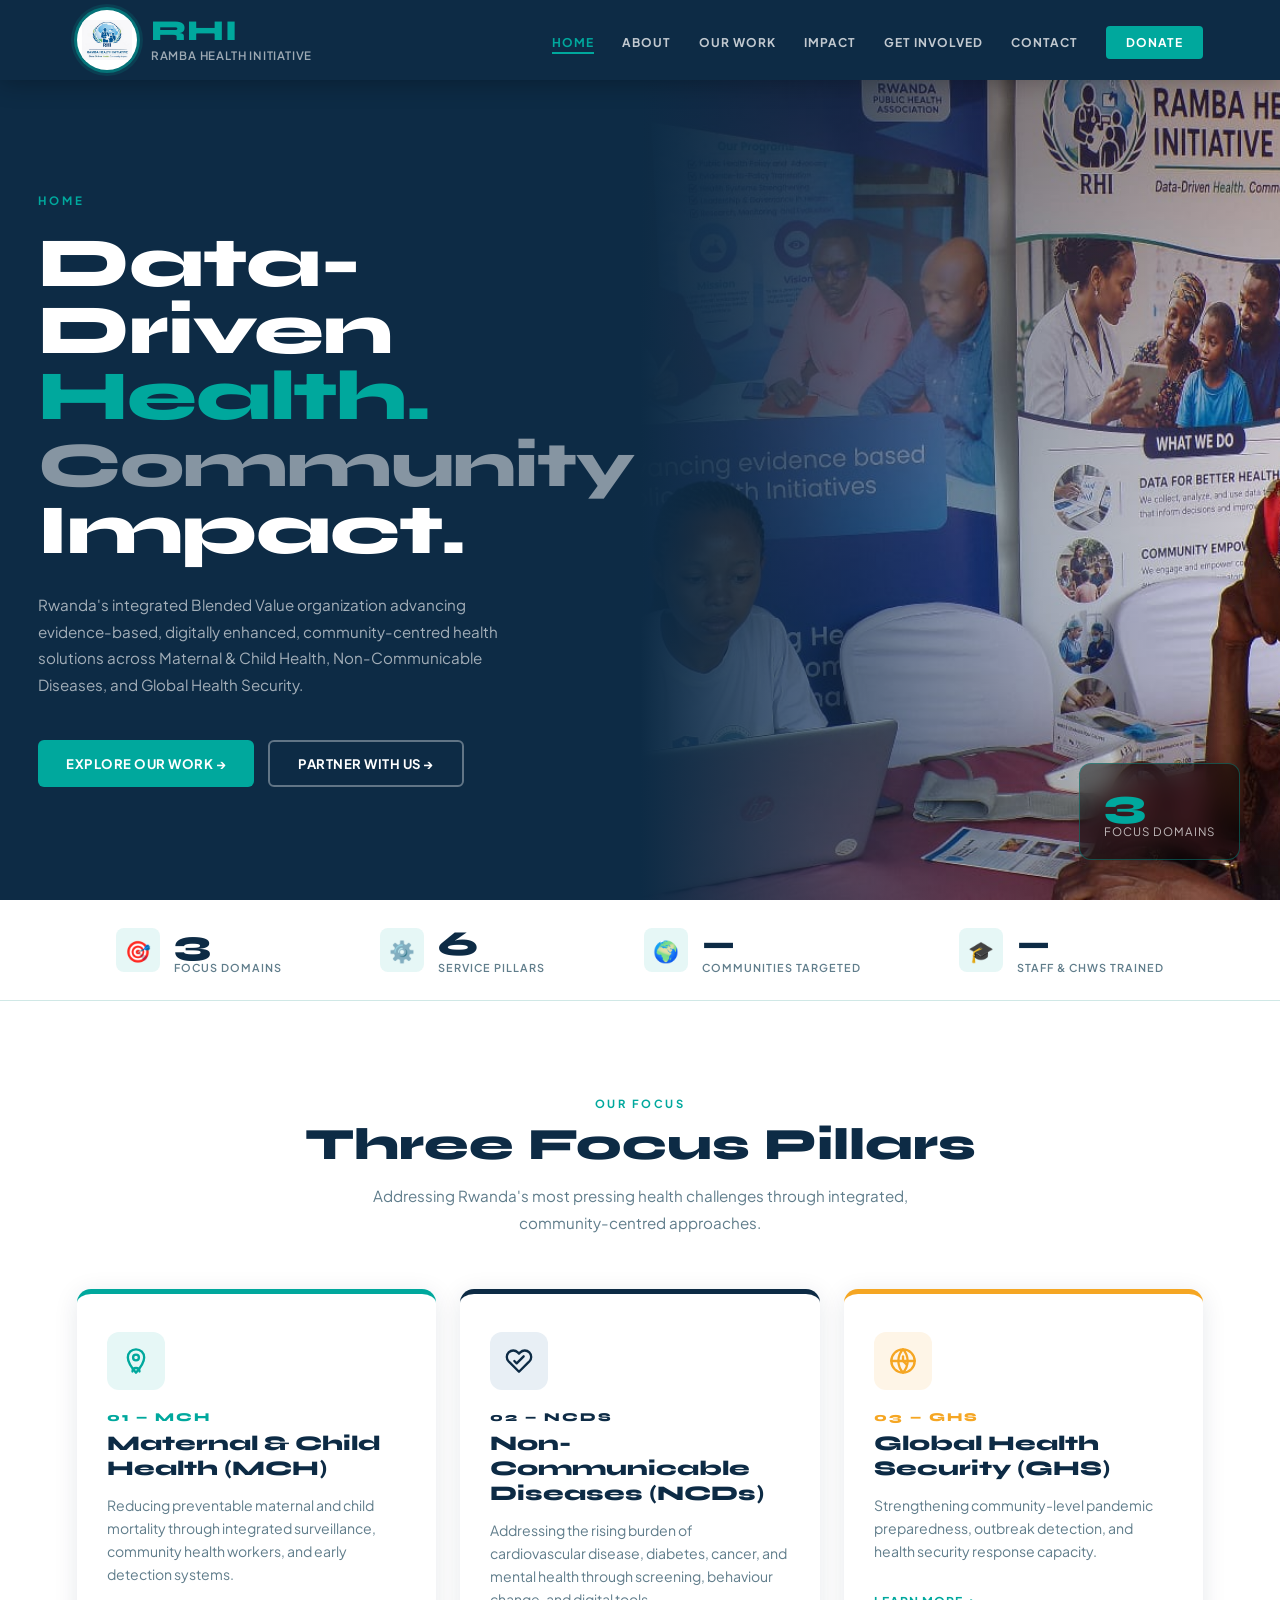
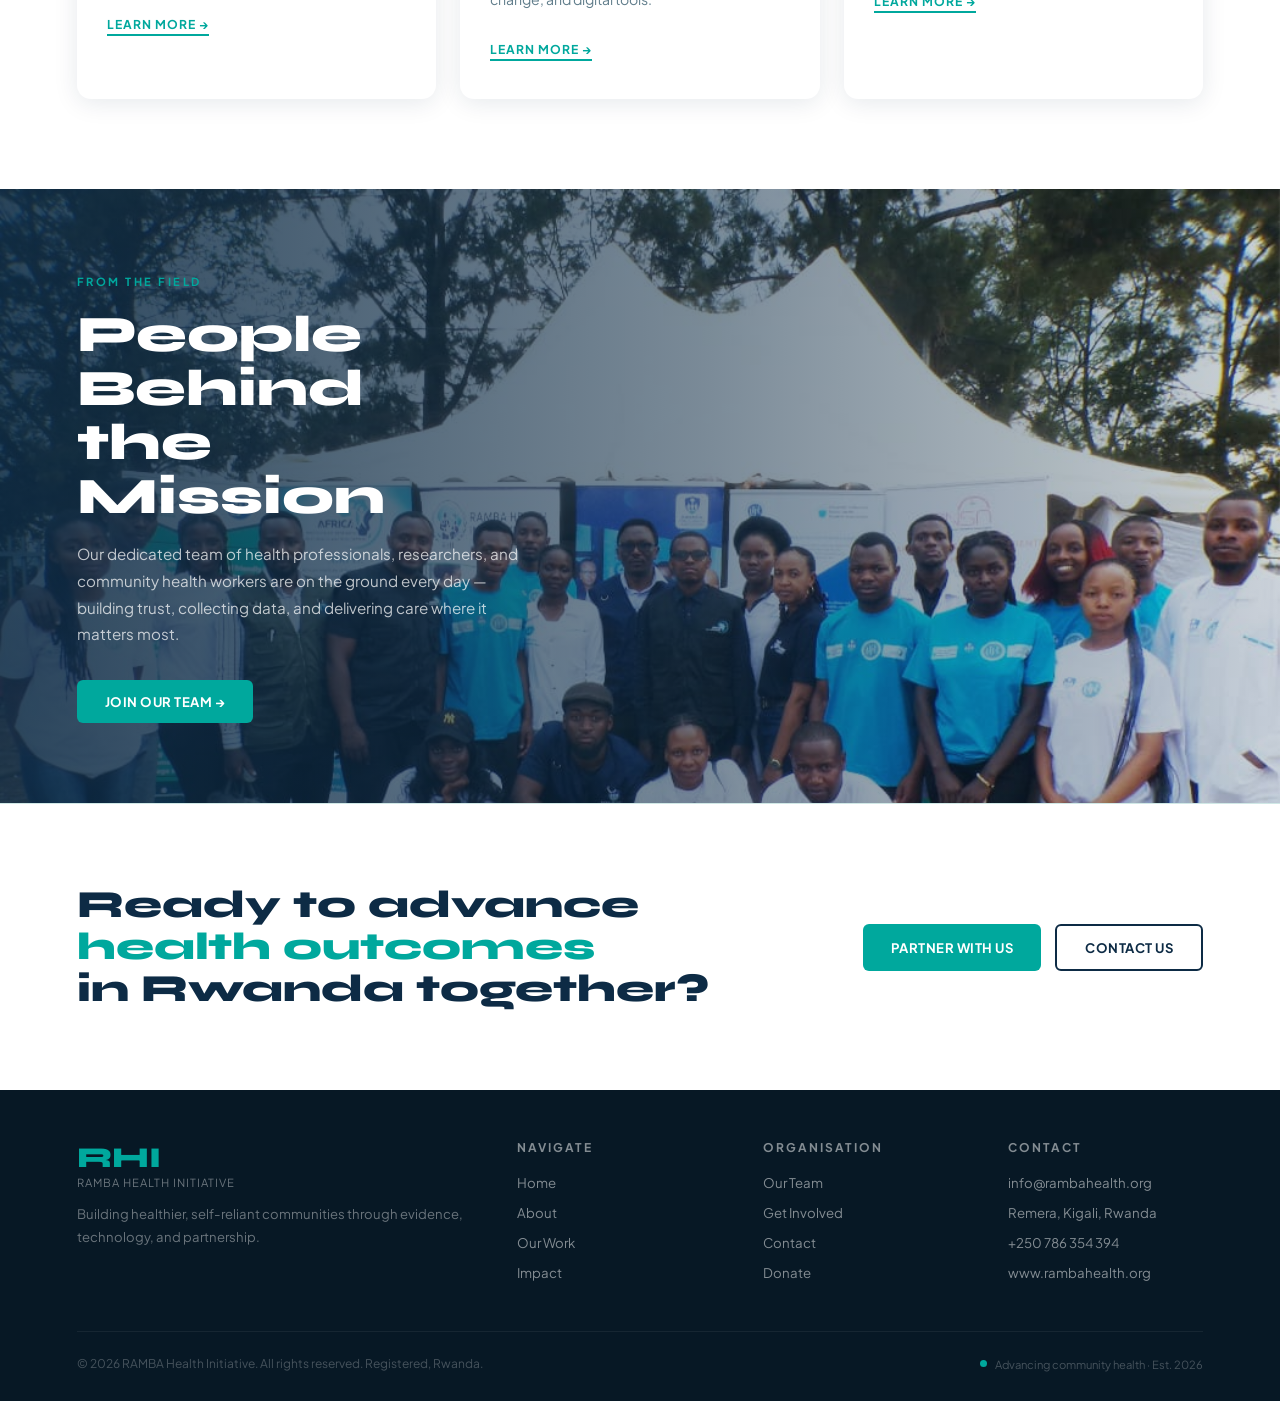
==== index.html @ 8539449f "Fix fonts, white sections, photo page headers" ====
﻿<!DOCTYPE html>
<html lang="en">
<head>
  <!-- Google Analytics GA4 -->
  <script async src="https://www.googletagmanager.com/gtag/js?id=G-CWRWHT3RRD"></script>
  <script>
    window.dataLayer = window.dataLayer || [];
    function gtag(){dataLayer.push(arguments);}
    gtag('js', new Date());
    gtag('config', 'G-CWRWHT3RRD');
  </script>
<meta charset="UTF-8">
<link rel="icon" type="image/png" href="image.png">
<meta name="viewport" content="width=device-width, initial-scale=1.0">
<title>RAMBA Health Initiative (RHI) | Data-Driven Health, Community Impact | Kigali, Rwanda</title>
<meta name="description" content="RHI is a Rwandan blended value organization delivering evidence-based health programmes in Maternal &amp; Child Health, NCDs, and Global Health Security. We integrate research, digital health, and community empowerment for lasting impact.">
<meta name="keywords" content="Rwanda NGO, community health Rwanda, digital health Rwanda, maternal health Rwanda, NCD prevention Rwanda, global health security, health data Africa, Health social enterprise Rwanda">
<meta property="og:title" content="RAMBA Health Initiative | Rwanda's Integrated Health Blended Value Organization">
<meta property="og:description" content="Data-driven. Community-centred. Rwanda-based. RHI integrates MCH, NCDs, and Global Health Security into one organisation.">
<link href="https://fonts.googleapis.com/css2?family=Syne:wght@700;800;900&family=Plus+Jakarta+Sans:ital,wght@0,300;0,400;0,500;0,600;0,700;0,800;1,400&display=swap" rel="stylesheet">
<link rel="stylesheet" href="shared.css">
<style>
/* ── HERO ── */
.hero {
  margin-top: 80px;
  min-height: calc(100vh - 80px);
  display: grid; grid-template-columns: 1fr 1fr;
  background: var(--navy);
  position: relative; overflow: hidden;
}
.hero-content {
  padding: 90px 0 90px 6%;
  display: flex; flex-direction: column; justify-content: center;
  position: relative; z-index: 2;
}
.hero-breadcrumb {
  font-size: 0.72rem; font-weight: 700;
  color: var(--teal); letter-spacing: 3px;
  text-transform: uppercase; margin-bottom: 22px;
}
.hero-title {
  font-family: 'Syne', sans-serif;
  font-weight: 900;
  font-size: clamp(3rem, 5.5vw, 5rem);
  color: var(--white);
  line-height: .95; letter-spacing: -1px;
  margin-bottom: 28px;
}
.hero-title .accent { color: var(--teal); }
.hero-title .line2 { color: rgba(255,255,255,0.5); font-size: 90%; }
.hero-sub {
  font-size: 0.95rem; font-weight: 400;
  color: rgba(255,255,255,0.62);
  line-height: 1.75; max-width: 460px;
  margin-bottom: 42px;
}
.hero-ctas { display: flex; gap: 14px; flex-wrap: wrap; }

.hero-right {
  position: relative;
  overflow: hidden;
}
.hero-right img.hero-photo {
  position: absolute; inset: 0;
  width: 100%; height: 100%;
  object-fit: cover; object-position: center;
  display: block;
}
.hero-right::after {
  content: '';
  position: absolute; inset: 0;
  background: linear-gradient(to right, var(--navy) 0%, rgba(13,43,69,0.25) 60%, transparent 100%);
  z-index: 1;
}
.hero-stat-float {
  position: absolute; bottom: 40px; right: 40px; z-index: 2;
  background: rgba(0,0,0,0.45);
  backdrop-filter: blur(12px);
  border: 1px solid rgba(0,168,157,0.4);
  border-radius: 12px; padding: 20px 24px;
  color: white;
}
.hero-stat-float .big {
  font-family: 'Syne', sans-serif;
  font-weight: 900; font-size: 2.5rem;
  color: var(--teal); line-height: 1;
}
.hero-stat-float .label { font-size: 0.72rem; color: rgba(255,255,255,0.7); letter-spacing: 1px; text-transform: uppercase; }

/* Impact bar */
.impact-bar {
  background: #ffffff;
  border-bottom: 1px solid var(--border);
  padding: 26px 6%;
  display: flex; justify-content: space-around; align-items: center;
  flex-wrap: wrap; gap: 20px;
}
.impact-item { display: flex; align-items: center; gap: 14px; }
.impact-icon {
  width: 44px; height: 44px;
  background: var(--teal-light); border-radius: 8px;
  display: flex; align-items: center; justify-content: center; font-size: 1.3rem;
}
.impact-num {
  font-family: 'Syne', sans-serif;
  font-weight: 900; font-size: 2.2rem; color: var(--navy); line-height: 1;
}
.impact-label {
  font-size: 0.68rem; font-weight: 600;
  color: var(--text-muted); letter-spacing: 1px; text-transform: uppercase;
}

/* Pillars */
.pillars-section { background: #ffffff; }
.pillars-header { text-align: center; margin-bottom: 52px; }
.pillars-header .section-sub { margin: 0 auto; }
.pillars-grid { display: grid; grid-template-columns: repeat(3,1fr); gap: 24px; }
.pillar-card {
  background: white; border-radius: 14px;
  padding: 38px 30px;
  border-top: 5px solid var(--teal);
  box-shadow: var(--shadow);
  transition: transform .25s, box-shadow .25s;
}
.pillar-card:hover { transform: translateY(-7px); box-shadow: 0 20px 50px rgba(0,168,157,0.15); }
.pillar-card.ncds { border-color: var(--navy); }
.pillar-card.ghs { border-color: var(--gold); }
.pillar-icon {
  width: 58px; height: 58px; border-radius: 12px;
  background: var(--teal-light);
  display: flex; align-items: center; justify-content: center;
  font-size: 1.7rem; margin-bottom: 20px;
}
.pillar-card.ncds .pillar-icon { background: #E8EFF5; }
.pillar-card.ghs .pillar-icon { background: #FEF5E7; }
.pillar-num {
  font-family: 'Syne', sans-serif;
  font-weight: 800; font-size: 0.75rem;
  color: var(--teal); letter-spacing: 2px; text-transform: uppercase; margin-bottom: 8px;
}
.pillar-card.ncds .pillar-num { color: var(--navy); }
.pillar-card.ghs .pillar-num { color: var(--gold); }
.pillar-title {
  font-family: 'Syne', sans-serif;
  font-weight: 800; font-size: 1.3rem;
  color: var(--navy); margin-bottom: 12px; line-height: 1.2;
}
.pillar-desc { font-size: 0.88rem; color: var(--text-muted); line-height: 1.65; margin-bottom: 26px; }
.btn-learn {
  font-size: 0.76rem; font-weight: 700; letter-spacing: 1px; text-transform: uppercase;
  color: var(--teal); text-decoration: none;
  display: inline-flex; align-items: center; gap: 6px;
  border-bottom: 2px solid var(--teal); padding-bottom: 2px;
  transition: gap .2s;
}
.btn-learn:hover { gap: 10px; }

/* From the field */
.field-section {
  position: relative;
  min-height: 520px;
  display: flex; align-items: center;
  overflow: hidden;
}
.field-section img.field-bg {
  position: absolute; inset: 0;
  width: 100%; height: 100%;
  object-fit: cover; object-position: center top;
  display: block;
}
.field-section::after {
  content: '';
  position: absolute; inset: 0;
  background: linear-gradient(to right, rgba(13,43,69,0.88) 0%, rgba(13,43,69,0.55) 55%, rgba(13,43,69,0.2) 100%);
}
.field-content {
  position: relative; z-index: 2;
  padding: 80px 6%;
  max-width: 600px;
}
.field-content .section-tag { color: var(--teal); }
.field-content h2 {
  font-family: 'Syne', sans-serif;
  font-weight: 900; font-size: clamp(2rem, 4vw, 3.2rem);
  color: white; line-height: 1.05; margin: 10px 0 18px;
}
.field-content p {
  font-size: 0.95rem; color: rgba(255,255,255,0.72);
  line-height: 1.75; margin-bottom: 32px;
}

/* CTA strip */
.cta-strip {
  background: #ffffff;
  border-top: 1px solid var(--border);
  padding: 80px 6%;
  display: grid; grid-template-columns: 1fr auto; gap: 40px; align-items: center;
}
.cta-strip h2 {
  font-family: 'Syne', sans-serif;
  font-weight: 900; font-size: clamp(1.8rem, 3vw, 2.6rem);
  color: var(--navy); line-height: 1.1;
}
.cta-strip h2 span { color: var(--teal); }
.cta-strip-btns { display: flex; gap: 14px; flex-shrink: 0; }

@media (max-width: 900px) {
  .hero { grid-template-columns: 1fr; }
  .hero-right { display: none; }
  .pillars-grid { grid-template-columns: 1fr; }
  .video-section { grid-template-columns: 1fr; gap: 36px; }
  .cta-strip { grid-template-columns: 1fr; }
}
</style>
</head>
<body data-page="index">

<nav>
  <a class="nav-logo" href="index.html">
    <div class="logo-seal">
      <img src="image.png" alt="RHI Logo">
    </div>
    <div class="logo-text">
      <div class="abbr">RHI</div>
      <div class="full">Ramba Health Initiative</div>
    </div>
  </a>
  <ul class="nav-links">
    <li><a href="index.html" data-page="index">Home</a></li>
    <li><a href="about.html" data-page="about">About</a></li>
    <li><a href="our-work.html" data-page="our-work">Our Work</a></li>
    <li><a href="impact.html" data-page="impact">Impact</a></li>
    <li><a href="get-involved.html" data-page="get-involved">Get Involved</a></li>
    <li><a href="contact.html" data-page="contact">Contact</a></li>
    <li><a href="contact.html" class="btn-nav-donate">Donate</a></li>
  </ul>
  <button class="hamburger" id="hamburger" aria-label="Menu"><span></span><span></span><span></span></button>
</nav>
<div class="mobile-nav" id="mobileNav">
  <ul>
    <li><a href="index.html" data-page="index">Home</a></li>
    <li><a href="about.html" data-page="about">About</a></li>
    <li><a href="our-work.html" data-page="our-work">Our Work</a></li>
    <li><a href="impact.html" data-page="impact">Impact</a></li>
    <li><a href="get-involved.html" data-page="get-involved">Get Involved</a></li>
    <li><a href="contact.html" data-page="contact">Contact</a></li>
  </ul>
  <a href="contact.html" class="btn-nav-donate">Donate</a>
</div>

<!-- HERO -->
<div class="hero">
  <div class="hero-content">
    <div class="hero-breadcrumb">Home</div>
    <h1 class="hero-title fade-up">
      Data-Driven<br>
      <span class="accent">Health.</span><br>
      <span class="line2">Community</span><br>
      Impact.
    </h1>
    <p class="hero-sub fade-up delay-1">Rwanda's integrated Blended Value organization advancing evidence-based, digitally enhanced, community-centred health solutions across Maternal &amp; Child Health, Non-Communicable Diseases, and Global Health Security.</p>
    <div class="hero-ctas fade-up delay-2">
      <a href="our-work.html" class="btn-primary">Explore Our Work →</a>
      <a href="get-involved.html" class="btn-outline-white">Partner With Us →</a>
    </div>
  </div>
  <div class="hero-right">
    <img src="at_job.jpeg" alt="RHI team at work in the community" class="hero-photo">
    <div class="hero-stat-float">
      <div class="big">3</div>
      <div class="label">Focus Domains</div>
    </div>
  </div>
</div>

<!-- IMPACT BAR -->
<div class="impact-bar">
  <div class="impact-item">
    <div class="impact-icon">🎯</div>
    <div>
      <div class="impact-num">3</div>
      <div class="impact-label">Focus Domains</div>
    </div>
  </div>
  <div class="impact-item">
    <div class="impact-icon">⚙️</div>
    <div>
      <div class="impact-num">6</div>
      <div class="impact-label">Service Pillars</div>
    </div>
  </div>
  <div class="impact-item">
    <div class="impact-icon">🌍</div>
    <div>
      <div class="impact-num">—</div>
      <div class="impact-label">Communities Targeted</div>
    </div>
  </div>
  <div class="impact-item">
    <div class="impact-icon">🎓</div>
    <div>
      <div class="impact-num">—</div>
      <div class="impact-label">Staff & CHWs Trained</div>
    </div>
  </div>
</div>

<!-- THREE PILLARS -->
<section class="pillars-section">
  <div class="pillars-header">
    <div class="section-tag">Our Focus</div>
    <h2 class="section-title">Three Focus Pillars</h2>
    <p class="section-sub">Addressing Rwanda's most pressing health challenges through integrated, community-centred approaches.</p>
  </div>
  <div class="pillars-grid">
    <div class="pillar-card">
      <div class="pillar-icon">
        <svg xmlns="http://www.w3.org/2000/svg" width="28" height="28" viewBox="0 0 24 24" fill="none" stroke="#00A89D" stroke-width="2" stroke-linecap="round" stroke-linejoin="round">
          <path d="M12 2C8 2 5 5 5 9c0 5 7 13 7 13s7-8 7-13c0-4-3-7-7-7z"/>
          <circle cx="12" cy="9" r="2.5"/>
          <path d="M9 21c0-2 1.5-3 3-3s3 1 3 3"/>
        </svg>
      </div>
      <div class="pillar-num">01 — MCH</div>
      <h3 class="pillar-title">Maternal & Child Health (MCH)</h3>
      <p class="pillar-desc">Reducing preventable maternal and child mortality through integrated surveillance, community health workers, and early detection systems.</p>
      <a href="our-work.html" class="btn-learn">Learn More →</a>
    </div>
    <div class="pillar-card ncds">
      <div class="pillar-icon">
        <svg xmlns="http://www.w3.org/2000/svg" width="28" height="28" viewBox="0 0 24 24" fill="none" stroke="#0D2B45" stroke-width="2" stroke-linecap="round" stroke-linejoin="round">
          <path d="M20.84 4.61a5.5 5.5 0 0 0-7.78 0L12 5.67l-1.06-1.06a5.5 5.5 0 0 0-7.78 7.78l1.06 1.06L12 21.23l7.78-7.78 1.06-1.06a5.5 5.5 0 0 0 0-7.78z"/>
          <polyline points="8 12 10 14 16 8"/>
        </svg>
      </div>
      <div class="pillar-num">02 — NCDs</div>
      <h3 class="pillar-title">Non-Communicable Diseases (NCDs)</h3>
      <p class="pillar-desc">Addressing the rising burden of cardiovascular disease, diabetes, cancer, and mental health through screening, behaviour change, and digital tools.</p>
      <a href="our-work.html" class="btn-learn">Learn More →</a>
    </div>
    <div class="pillar-card ghs">
      <div class="pillar-icon">
        <svg xmlns="http://www.w3.org/2000/svg" width="28" height="28" viewBox="0 0 24 24" fill="none" stroke="#F5A623" stroke-width="2" stroke-linecap="round" stroke-linejoin="round">
          <circle cx="12" cy="12" r="10"/>
          <line x1="2" y1="12" x2="22" y2="12"/>
          <path d="M12 2a15.3 15.3 0 0 1 4 10 15.3 15.3 0 0 1-4 10 15.3 15.3 0 0 1-4-10 15.3 15.3 0 0 1 4-10z"/>
          <path d="M12 8v4l3 3"/>
        </svg>
      </div>
      <div class="pillar-num">03 — GHS</div>
      <h3 class="pillar-title">Global Health Security (GHS)</h3>
      <p class="pillar-desc">Strengthening community-level pandemic preparedness, outbreak detection, and health security response capacity.</p>
      <a href="our-work.html" class="btn-learn">Learn More →</a>
    </div>
  </div>
</section>

<!-- FROM THE FIELD -->
<div class="field-section">
  <img src="the_team.jpeg" alt="RAMBA Health team in the field" class="field-bg">
  <div class="field-content">
    <div class="section-tag">From the Field</div>
    <h2>People Behind<br>the Mission</h2>
    <p>Our dedicated team of health professionals, researchers, and community health workers are on the ground every day — building trust, collecting data, and delivering care where it matters most.</p>
    <a href="get-involved.html" class="btn-primary">Join Our Team →</a>
  </div>
</div>

<!-- CTA STRIP -->
<div class="cta-strip">
  <h2>Ready to advance <span>health outcomes</span><br>in Rwanda together?</h2>
  <div class="cta-strip-btns">
    <a href="get-involved.html" class="btn-primary">Partner With Us</a>
    <a href="contact.html" class="btn-outline">Contact Us</a>
  </div>
</div>

<footer>
  <div class="footer-top">
    <div class="footer-brand">
      <div class="abbr">RHI</div>
      <div class="tagline">Ramba Health Initiative</div>
      <p>Building healthier, self-reliant communities through evidence, technology, and partnership.</p>
    </div>
    <div class="footer-col">
      <h4>Navigate</h4>
      <ul>
        <li><a href="index.html">Home</a></li>
        <li><a href="about.html">About</a></li>
        <li><a href="our-work.html">Our Work</a></li>
        <li><a href="impact.html">Impact</a></li>
      </ul>
    </div>
    <div class="footer-col">
      <h4>Organisation</h4>
      <ul>
        <li><a href="team.html">Our Team</a></li>
        <li><a href="get-involved.html">Get Involved</a></li>
        <li><a href="contact.html">Contact</a></li>
        <li><a href="contact.html">Donate</a></li>
      </ul>
    </div>
    <div class="footer-col">
      <h4>Contact</h4>
      <ul>
        <li><a href="mailto:info@rambahealth.org">info@rambahealth.org</a></li>
        <li><a href="#">Remera, Kigali, Rwanda</a></li>
        <li><a href="tel:+250786354394">+250 786 354 394</a></li>
        <li><a href="https://www.rambahealth.org">www.rambahealth.org</a></li>
      </ul>
    </div>
  </div>
  <div class="footer-bottom">
    <p>© 2026 RAMBA Health Initiative. All rights reserved. Registered, Rwanda.</p>
    <div class="footer-pulse"><div class="pulse-dot"></div><div class="pulse-label">Advancing community health · Est. 2026</div></div>
  </div>
</footer>

<script>
  const page = document.body.dataset.page;
  document.querySelectorAll('.nav-links a[data-page], .mobile-nav a[data-page]').forEach(a => {
    if (a.dataset.page === page) a.classList.add('active');
  });
  var hbg = document.getElementById('hamburger');
  var mnav = document.getElementById('mobileNav');
  hbg.addEventListener('click', function(){ hbg.classList.toggle('open'); mnav.classList.toggle('open'); });
  document.querySelectorAll('.mobile-nav a').forEach(function(a){ a.addEventListener('click', function(){ hbg.classList.remove('open'); mnav.classList.remove('open'); }); });
</script>
<script>
(function(){
  var img = new Image();
  img.onload = function(){
    var c = document.createElement('canvas');
    c.width = c.height = 64;
    var ctx = c.getContext('2d');
    ctx.beginPath();
    ctx.arc(32,32,32,0,Math.PI*2);
    ctx.closePath();
    ctx.clip();
    ctx.drawImage(img,0,0,64,64);
    var link = document.querySelector("link[rel='icon']");
    link.href = c.toDataURL('image/png');
  };
  img.src = 'image.png';
})();
</script></body>
</html>
---- shared.css ----
@import url('https://fonts.googleapis.com/css2?family=Syne:wght@700;800;900&family=Plus+Jakarta+Sans:ital,wght@0,300;0,400;0,500;0,600;0,700;0,800;1,400&display=swap');

:root {
  --teal: #00A89D;
  --teal-dark: #007A72;
  --teal-light: #E6F7F6;
  --teal-mid: #B2E4E1;
  --navy: #0D2B45;
  --navy-mid: #1A3F5C;
  --gold: #F5A623;
  --white: #FFFFFF;
  --light-bg: #F4FAFA;
  --text: #2C3E50;
  --text-muted: #607D8B;
  --border: #D0E8E6;
  --shadow: 0 4px 24px rgba(13,43,69,0.10);
}

* { margin: 0; padding: 0; box-sizing: border-box; }

html { scroll-behavior: smooth; }

body {
  font-family: 'Plus Jakarta Sans', sans-serif;
  color: var(--text);
  background: var(--white);
  overflow-x: hidden;
}

/* ── NAV ── */
nav {
  position: fixed; top: 0; width: 100%; z-index: 1000;
  background: var(--navy);
  display: flex; align-items: center; justify-content: space-between;
  padding: 0 6%;
  height: 80px;
  box-shadow: 0 2px 24px rgba(0,0,0,0.30);
}

.nav-logo {
  display: flex; align-items: center; gap: 14px;
  text-decoration: none;
}

.logo-seal {
  width: 60px; height: 60px;
  border-radius: 50%;
  overflow: hidden;
  flex-shrink: 0;
  background: white;
  display: flex; align-items: center; justify-content: center;
  box-shadow: 0 0 0 3px rgba(0,168,157,0.5), 0 0 0 6px rgba(0,168,157,0.15);
  padding: 5px;
}
.logo-seal img { width: 100%; height: 100%; object-fit: contain; display: block; }

.logo-text .abbr {
  font-family: 'Syne', sans-serif;
  font-weight: 900; font-size: 1.8rem;
  color: var(--teal); letter-spacing: 1px; line-height: 1;
}
.logo-text .full {
  font-size: 0.72rem; font-weight: 600;
  color: rgba(255,255,255,0.6);
  letter-spacing: 0.8px; text-transform: uppercase; margin-top: 3px;
}

.nav-links {
  display: flex; align-items: center; gap: 28px;
  list-style: none;
}
.nav-links a {
  font-size: 0.75rem; font-weight: 700; letter-spacing: 1px;
  text-transform: uppercase;
  color: rgba(255,255,255,0.75);
  text-decoration: none;
  transition: color .2s;
  position: relative;
  padding-bottom: 2px;
}
.nav-links a::after {
  content: '';
  position: absolute; bottom: -2px; left: 0;
  width: 0; height: 2px;
  background: var(--teal);
  transition: width .25s;
}
.nav-links a:hover { color: white; }
.nav-links a:hover::after { width: 100%; }
.nav-links a.active { color: var(--teal); }
.nav-links a.active::after { width: 100%; }

.btn-nav-donate {
  background: var(--teal) !important;
  color: white !important;
  padding: 9px 20px !important;
  border-radius: 4px;
  font-weight: 700 !important;
  letter-spacing: 1px;
  transition: background .2s, transform .2s !important;
}
.btn-nav-donate:hover { background: var(--teal-dark) !important; transform: translateY(-1px) !important; }
.btn-nav-donate::after { display: none !important; }

/* ── HAMBURGER ── */
.hamburger {
  display: none;
  flex-direction: column; justify-content: center; align-items: center;
  gap: 5px; width: 40px; height: 40px;
  background: none; border: none; cursor: pointer; padding: 4px;
  z-index: 1100;
}
.hamburger span {
  display: block; width: 24px; height: 2px;
  background: white; border-radius: 2px;
  transition: transform .3s, opacity .3s;
}
.hamburger.open span:nth-child(1) { transform: translateY(7px) rotate(45deg); }
.hamburger.open span:nth-child(2) { opacity: 0; }
.hamburger.open span:nth-child(3) { transform: translateY(-7px) rotate(-45deg); }

/* ── MOBILE DRAWER ── */
.mobile-nav {
  display: none;
  position: fixed; top: 80px; left: 0; right: 0;
  background: var(--navy);
  z-index: 999;
  padding: 20px 6% 30px;
  box-shadow: 0 8px 24px rgba(0,0,0,0.3);
  border-top: 1px solid rgba(255,255,255,0.08);
}
.mobile-nav.open { display: block; }
.mobile-nav ul { list-style: none; }
.mobile-nav ul li { border-bottom: 1px solid rgba(255,255,255,0.06); }
.mobile-nav ul li a {
  display: block; padding: 14px 0;
  font-size: 0.9rem; font-weight: 600; letter-spacing: 1px;
  text-transform: uppercase; color: rgba(255,255,255,0.75);
  text-decoration: none; transition: color .2s;
}
.mobile-nav ul li a:hover, .mobile-nav ul li a.active { color: var(--teal); }
.mobile-nav .btn-nav-donate {
  display: inline-block; margin-top: 18px;
  padding: 12px 28px !important;
}

/* ── PAGE WRAPPER ── */
.page-wrap { margin-top: 80px; }

/* ── SECTION UTILITIES ── */
.container { max-width: 1200px; margin: 0 auto; padding: 0 6%; }

section { padding: 90px 6%; }

.section-tag {
  display: inline-block;
  font-size: 0.7rem; font-weight: 700;
  letter-spacing: 2.5px; text-transform: uppercase;
  color: var(--teal); margin-bottom: 10px;
}

.section-title {
  font-family: 'Syne', sans-serif;
  font-weight: 900; font-size: clamp(1.9rem, 3.5vw, 2.8rem);
  color: var(--navy); line-height: 1.1;
  margin-bottom: 14px;
}

.section-sub {
  font-size: 0.95rem; color: var(--text-muted);
  line-height: 1.75; max-width: 560px;
}

/* ── BUTTONS ── */
.btn-primary {
  background: var(--teal); color: white;
  padding: 13px 28px; border-radius: 6px;
  text-decoration: none; font-weight: 700;
  font-size: 0.82rem; letter-spacing: 0.5px; text-transform: uppercase;
  transition: background .2s, transform .2s;
  display: inline-flex; align-items: center; gap: 8px;
  border: none; cursor: pointer; font-family: 'Plus Jakarta Sans', sans-serif;
}
.btn-primary:hover { background: var(--teal-dark); transform: translateY(-2px); }

.btn-outline {
  background: transparent; color: var(--navy);
  padding: 13px 28px; border-radius: 6px;
  text-decoration: none; font-weight: 700;
  font-size: 0.82rem; letter-spacing: 0.5px; text-transform: uppercase;
  border: 2px solid var(--navy);
  transition: all .2s;
  display: inline-flex; align-items: center; gap: 8px;
}
.btn-outline:hover { background: var(--navy); color: white; transform: translateY(-2px); }

.btn-outline-white {
  background: transparent; color: white;
  padding: 13px 28px; border-radius: 6px;
  text-decoration: none; font-weight: 700;
  font-size: 0.82rem; letter-spacing: 0.5px; text-transform: uppercase;
  border: 2px solid rgba(255,255,255,0.35);
  transition: all .2s;
  display: inline-flex; align-items: center; gap: 8px;
}
.btn-outline-white:hover { border-color: white; transform: translateY(-2px); }

/* ── CARDS ── */
.card {
  background: white; border-radius: 12px;
  box-shadow: var(--shadow);
  overflow: hidden;
  transition: transform .25s, box-shadow .25s;
}
.card:hover { transform: translateY(-6px); box-shadow: 0 16px 48px rgba(13,43,69,0.14); }

/* ── PAGE HERO (inner pages) ── */
.page-hero {
  position: relative;
  padding: 100px 6% 80px;
  overflow: hidden;
  min-height: 320px;
  display: flex;
  flex-direction: column;
  justify-content: flex-end;
}
.page-hero::before {
  content: '';
  position: absolute; inset: 0;
  background: url('at_job.jpeg') center/cover no-repeat;
  z-index: 0;
}
.page-hero::after {
  content: '';
  position: absolute; inset: 0;
  background: linear-gradient(to top, rgba(13,43,69,0.92) 0%, rgba(13,43,69,0.55) 100%);
  z-index: 1;
}
.page-hero .section-tag,
.page-hero .section-title,
.page-hero p,
.page-hero h1 { position: relative; z-index: 2; }
.page-hero .section-tag { color: var(--teal); }
.page-hero .section-title { color: white; font-size: clamp(2.2rem, 5vw, 3.8rem); font-family: 'Syne', sans-serif; }
.page-hero p { color: rgba(255,255,255,0.72); font-size: 1rem; line-height: 1.75; max-width: 640px; margin-top: 14px; }

/* ── FOOTER ── */
footer {
  background: #071825;
  padding: 50px 6% 30px;
}
.footer-top {
  display: grid; grid-template-columns: 2fr 1fr 1fr 1fr;
  gap: 50px; margin-bottom: 40px;
}
.footer-brand .abbr {
  font-family: 'Syne', sans-serif;
  font-weight: 900; font-size: 1.8rem; color: var(--teal);
}
.footer-brand .tagline {
  font-size: 0.7rem; color: rgba(255,255,255,0.4);
  text-transform: uppercase; letter-spacing: 1px; margin-bottom: 14px;
}
.footer-brand p {
  font-size: 0.82rem; color: rgba(255,255,255,0.4); line-height: 1.7;
}
.footer-col h4 {
  font-family: 'Plus Jakarta Sans', sans-serif;
  font-weight: 700; font-size: 0.75rem;
  color: rgba(255,255,255,0.5); letter-spacing: 2px;
  text-transform: uppercase; margin-bottom: 16px;
}
.footer-col ul { list-style: none; }
.footer-col ul li { margin-bottom: 9px; }
.footer-col ul li a {
  font-size: 0.83rem; color: rgba(255,255,255,0.5);
  text-decoration: none; transition: color .2s;
}
.footer-col ul li a:hover { color: var(--teal); }
.footer-bottom {
  border-top: 1px solid rgba(255,255,255,0.06);
  padding-top: 24px;
  display: flex; align-items: center; justify-content: space-between;
  flex-wrap: wrap; gap: 12px;
}
.footer-bottom p { font-size: 0.75rem; color: rgba(255,255,255,0.25); }
.footer-pulse {
  display: flex; align-items: center; gap: 8px;
}
.pulse-dot {
  width: 7px; height: 7px; border-radius: 50%;
  background: var(--teal); animation: pulse 2s infinite;
}
@keyframes pulse { 0%,100%{opacity:1}50%{opacity:.3} }
.pulse-label { font-size: 0.7rem; color: rgba(255,255,255,0.25); }

/* ── ANIMATIONS ── */
@keyframes fadeUp {
  from { opacity: 0; transform: translateY(28px); }
  to { opacity: 1; transform: translateY(0); }
}
.fade-up { animation: fadeUp .7s ease forwards; opacity: 0; }
.delay-1 { animation-delay: .15s; }
.delay-2 { animation-delay: .30s; }
.delay-3 { animation-delay: .45s; }
.delay-4 { animation-delay: .60s; }

/* ── RESPONSIVE ── */
@media (max-width: 900px) {
  .nav-links { display: none; }
  .hamburger { display: flex; }
  section { padding: 60px 5%; }
  .footer-top { grid-template-columns: 1fr 1fr; gap: 30px; }
}
@media (max-width: 600px) {
  .footer-top { grid-template-columns: 1fr; }
  .logo-text .full { display: none; }
}
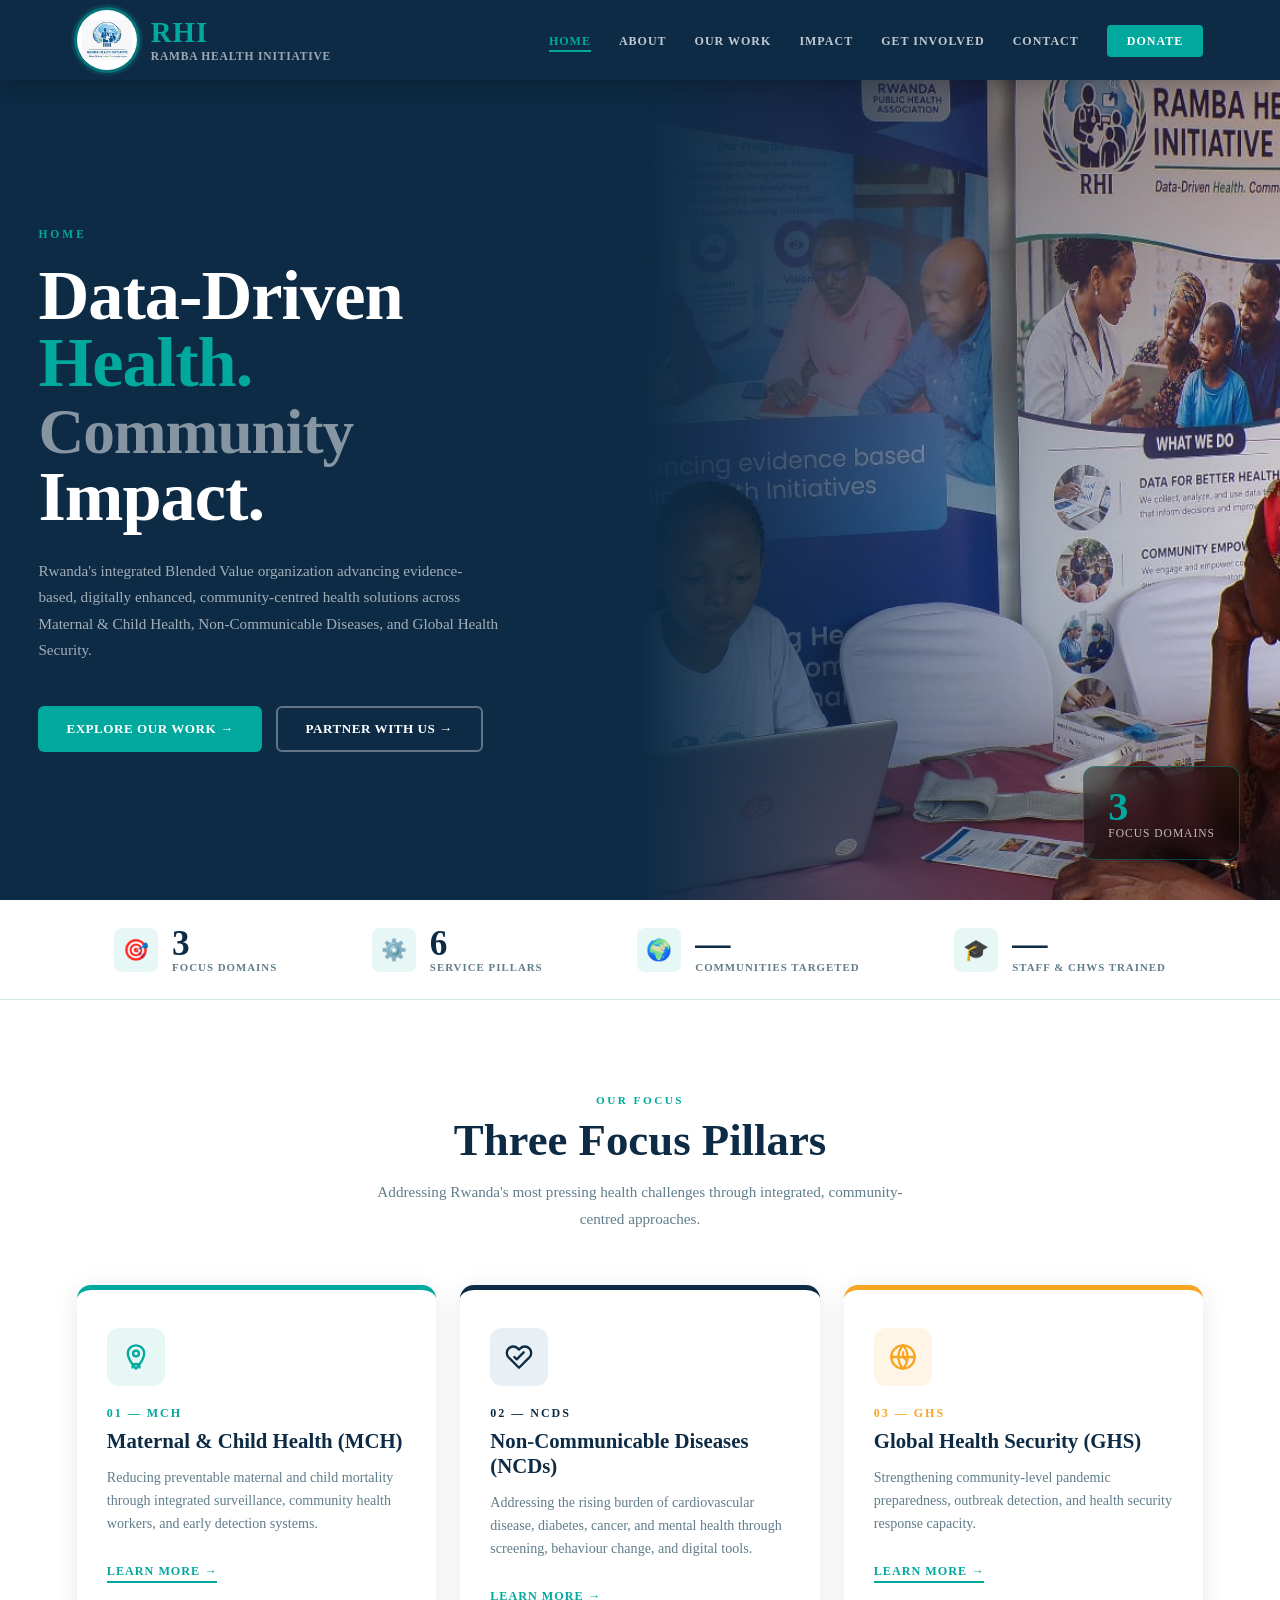
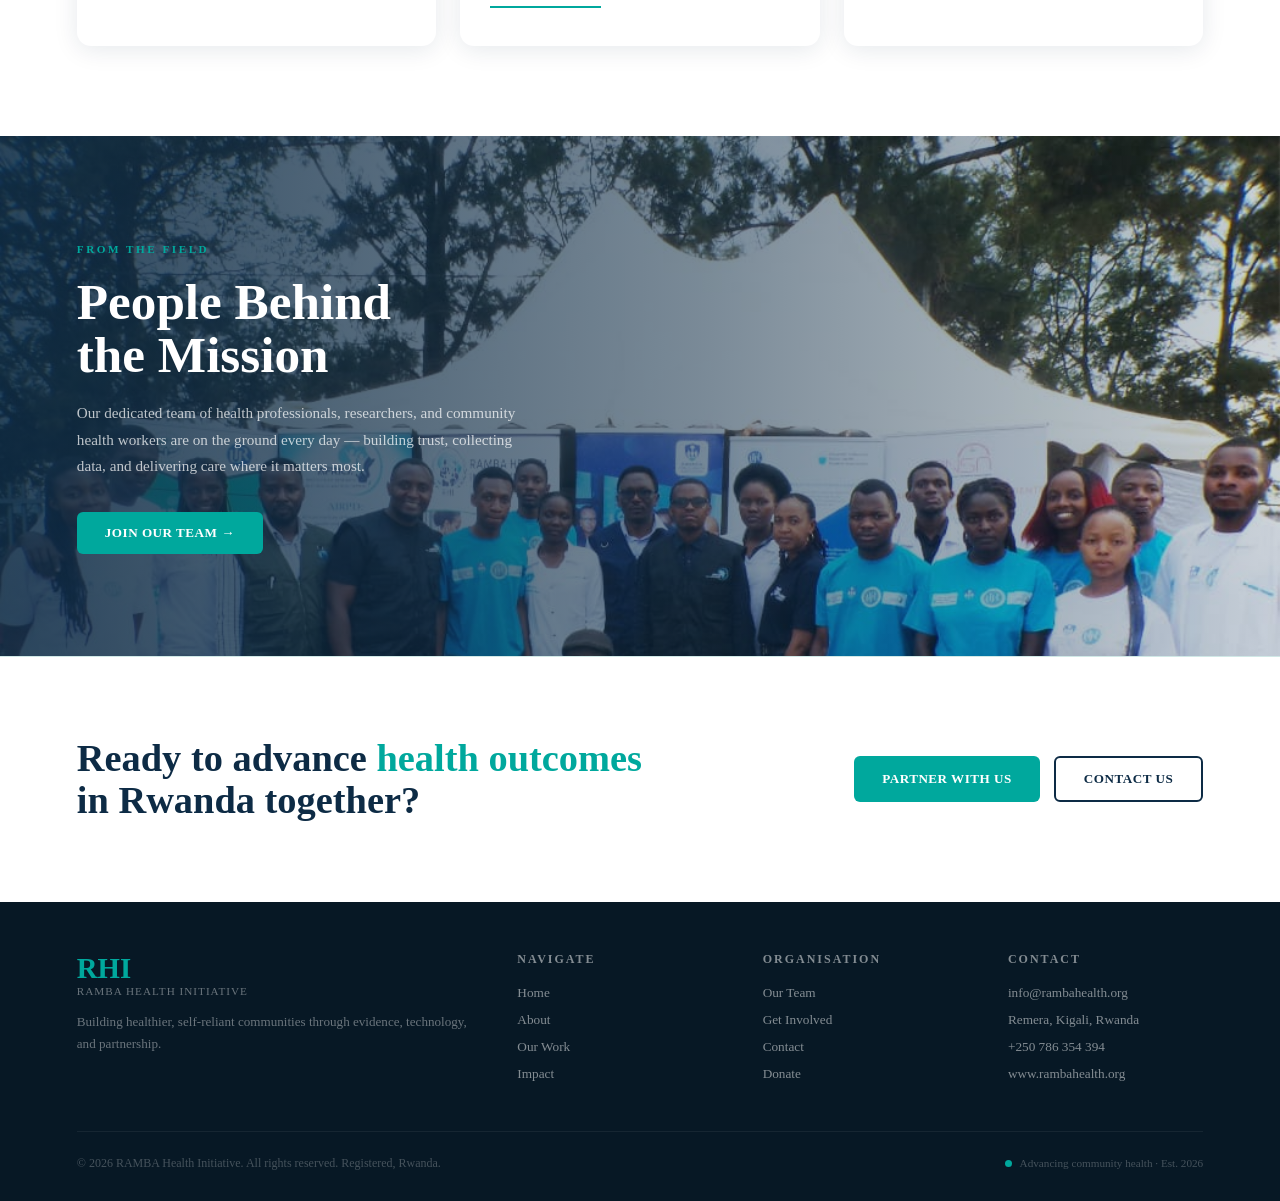
==== commit 790a4d02: "Replace custom fonts with Times New Roman headings and system body font" ====
--- a/index.html
+++ b/index.html
@@ -17,7 +17,6 @@
 <meta name="keywords" content="Rwanda NGO, community health Rwanda, digital health Rwanda, maternal health Rwanda, NCD prevention Rwanda, global health security, health data Africa, Health social enterprise Rwanda">
 <meta property="og:title" content="RAMBA Health Initiative | Rwanda's Integrated Health Blended Value Organization">
 <meta property="og:description" content="Data-driven. Community-centred. Rwanda-based. RHI integrates MCH, NCDs, and Global Health Security into one organisation.">
-<link href="https://fonts.googleapis.com/css2?family=Syne:wght@700;800;900&family=Plus+Jakarta+Sans:ital,wght@0,300;0,400;0,500;0,600;0,700;0,800;1,400&display=swap" rel="stylesheet">
 <link rel="stylesheet" href="shared.css">
 <style>
 /* ── HERO ── */
@@ -39,7 +38,7 @@
   text-transform: uppercase; margin-bottom: 22px;
 }
 .hero-title {
-  font-family: 'Syne', sans-serif;
+  font-family: 'Times New Roman', Times, serif;
   font-weight: 900;
   font-size: clamp(3rem, 5.5vw, 5rem);
   color: var(--white);
@@ -81,7 +80,7 @@
   color: white;
 }
 .hero-stat-float .big {
-  font-family: 'Syne', sans-serif;
+  font-family: 'Times New Roman', Times, serif;
   font-weight: 900; font-size: 2.5rem;
   color: var(--teal); line-height: 1;
 }
@@ -102,7 +101,7 @@
   display: flex; align-items: center; justify-content: center; font-size: 1.3rem;
 }
 .impact-num {
-  font-family: 'Syne', sans-serif;
+  font-family: 'Times New Roman', Times, serif;
   font-weight: 900; font-size: 2.2rem; color: var(--navy); line-height: 1;
 }
 .impact-label {
@@ -134,14 +133,14 @@
 .pillar-card.ncds .pillar-icon { background: #E8EFF5; }
 .pillar-card.ghs .pillar-icon { background: #FEF5E7; }
 .pillar-num {
-  font-family: 'Syne', sans-serif;
+  font-family: 'Times New Roman', Times, serif;
   font-weight: 800; font-size: 0.75rem;
   color: var(--teal); letter-spacing: 2px; text-transform: uppercase; margin-bottom: 8px;
 }
 .pillar-card.ncds .pillar-num { color: var(--navy); }
 .pillar-card.ghs .pillar-num { color: var(--gold); }
 .pillar-title {
-  font-family: 'Syne', sans-serif;
+  font-family: 'Times New Roman', Times, serif;
   font-weight: 800; font-size: 1.3rem;
   color: var(--navy); margin-bottom: 12px; line-height: 1.2;
 }
@@ -180,7 +179,7 @@
 }
 .field-content .section-tag { color: var(--teal); }
 .field-content h2 {
-  font-family: 'Syne', sans-serif;
+  font-family: 'Times New Roman', Times, serif;
   font-weight: 900; font-size: clamp(2rem, 4vw, 3.2rem);
   color: white; line-height: 1.05; margin: 10px 0 18px;
 }
@@ -197,7 +196,7 @@
   display: grid; grid-template-columns: 1fr auto; gap: 40px; align-items: center;
 }
 .cta-strip h2 {
-  font-family: 'Syne', sans-serif;
+  font-family: 'Times New Roman', Times, serif;
   font-weight: 900; font-size: clamp(1.8rem, 3vw, 2.6rem);
   color: var(--navy); line-height: 1.1;
 }
--- a/shared.css
+++ b/shared.css
@@ -1,4 +1,3 @@
-@import url('https://fonts.googleapis.com/css2?family=Syne:wght@700;800;900&family=Plus+Jakarta+Sans:ital,wght@0,300;0,400;0,500;0,600;0,700;0,800;1,400&display=swap');
 
 :root {
   --teal: #00A89D;
@@ -21,7 +20,7 @@
 html { scroll-behavior: smooth; }
 
 body {
-  font-family: 'Plus Jakarta Sans', sans-serif;
+  font-family: Georgia, 'Times New Roman', serif;
   color: var(--text);
   background: var(--white);
   overflow-x: hidden;
@@ -55,7 +54,7 @@
 .logo-seal img { width: 100%; height: 100%; object-fit: contain; display: block; }
 
 .logo-text .abbr {
-  font-family: 'Syne', sans-serif;
+  font-family: 'Times New Roman', Times, serif;
   font-weight: 900; font-size: 1.8rem;
   color: var(--teal); letter-spacing: 1px; line-height: 1;
 }
@@ -160,8 +159,8 @@
 }
 
 .section-title {
-  font-family: 'Syne', sans-serif;
-  font-weight: 900; font-size: clamp(1.9rem, 3.5vw, 2.8rem);
+  font-family: 'Times New Roman', Times, serif;
+  font-weight: 700; font-size: clamp(1.9rem, 3.5vw, 2.8rem);
   color: var(--navy); line-height: 1.1;
   margin-bottom: 14px;
 }
@@ -179,7 +178,7 @@
   font-size: 0.82rem; letter-spacing: 0.5px; text-transform: uppercase;
   transition: background .2s, transform .2s;
   display: inline-flex; align-items: center; gap: 8px;
-  border: none; cursor: pointer; font-family: 'Plus Jakarta Sans', sans-serif;
+  border: none; cursor: pointer; font-family: Georgia, 'Times New Roman', serif;
 }
 .btn-primary:hover { background: var(--teal-dark); transform: translateY(-2px); }
 
@@ -241,7 +240,7 @@
 .page-hero p,
 .page-hero h1 { position: relative; z-index: 2; }
 .page-hero .section-tag { color: var(--teal); }
-.page-hero .section-title { color: white; font-size: clamp(2.2rem, 5vw, 3.8rem); font-family: 'Syne', sans-serif; }
+.page-hero .section-title { color: white; font-size: clamp(2.2rem, 5vw, 3.8rem); font-family: 'Times New Roman', Times, serif; }
 .page-hero p { color: rgba(255,255,255,0.72); font-size: 1rem; line-height: 1.75; max-width: 640px; margin-top: 14px; }
 
 /* ── FOOTER ── */
@@ -254,7 +253,7 @@
   gap: 50px; margin-bottom: 40px;
 }
 .footer-brand .abbr {
-  font-family: 'Syne', sans-serif;
+  font-family: 'Times New Roman', Times, serif;
   font-weight: 900; font-size: 1.8rem; color: var(--teal);
 }
 .footer-brand .tagline {
@@ -265,7 +264,7 @@
   font-size: 0.82rem; color: rgba(255,255,255,0.4); line-height: 1.7;
 }
 .footer-col h4 {
-  font-family: 'Plus Jakarta Sans', sans-serif;
+  font-family: Georgia, 'Times New Roman', serif;
   font-weight: 700; font-size: 0.75rem;
   color: rgba(255,255,255,0.5); letter-spacing: 2px;
   text-transform: uppercase; margin-bottom: 16px;
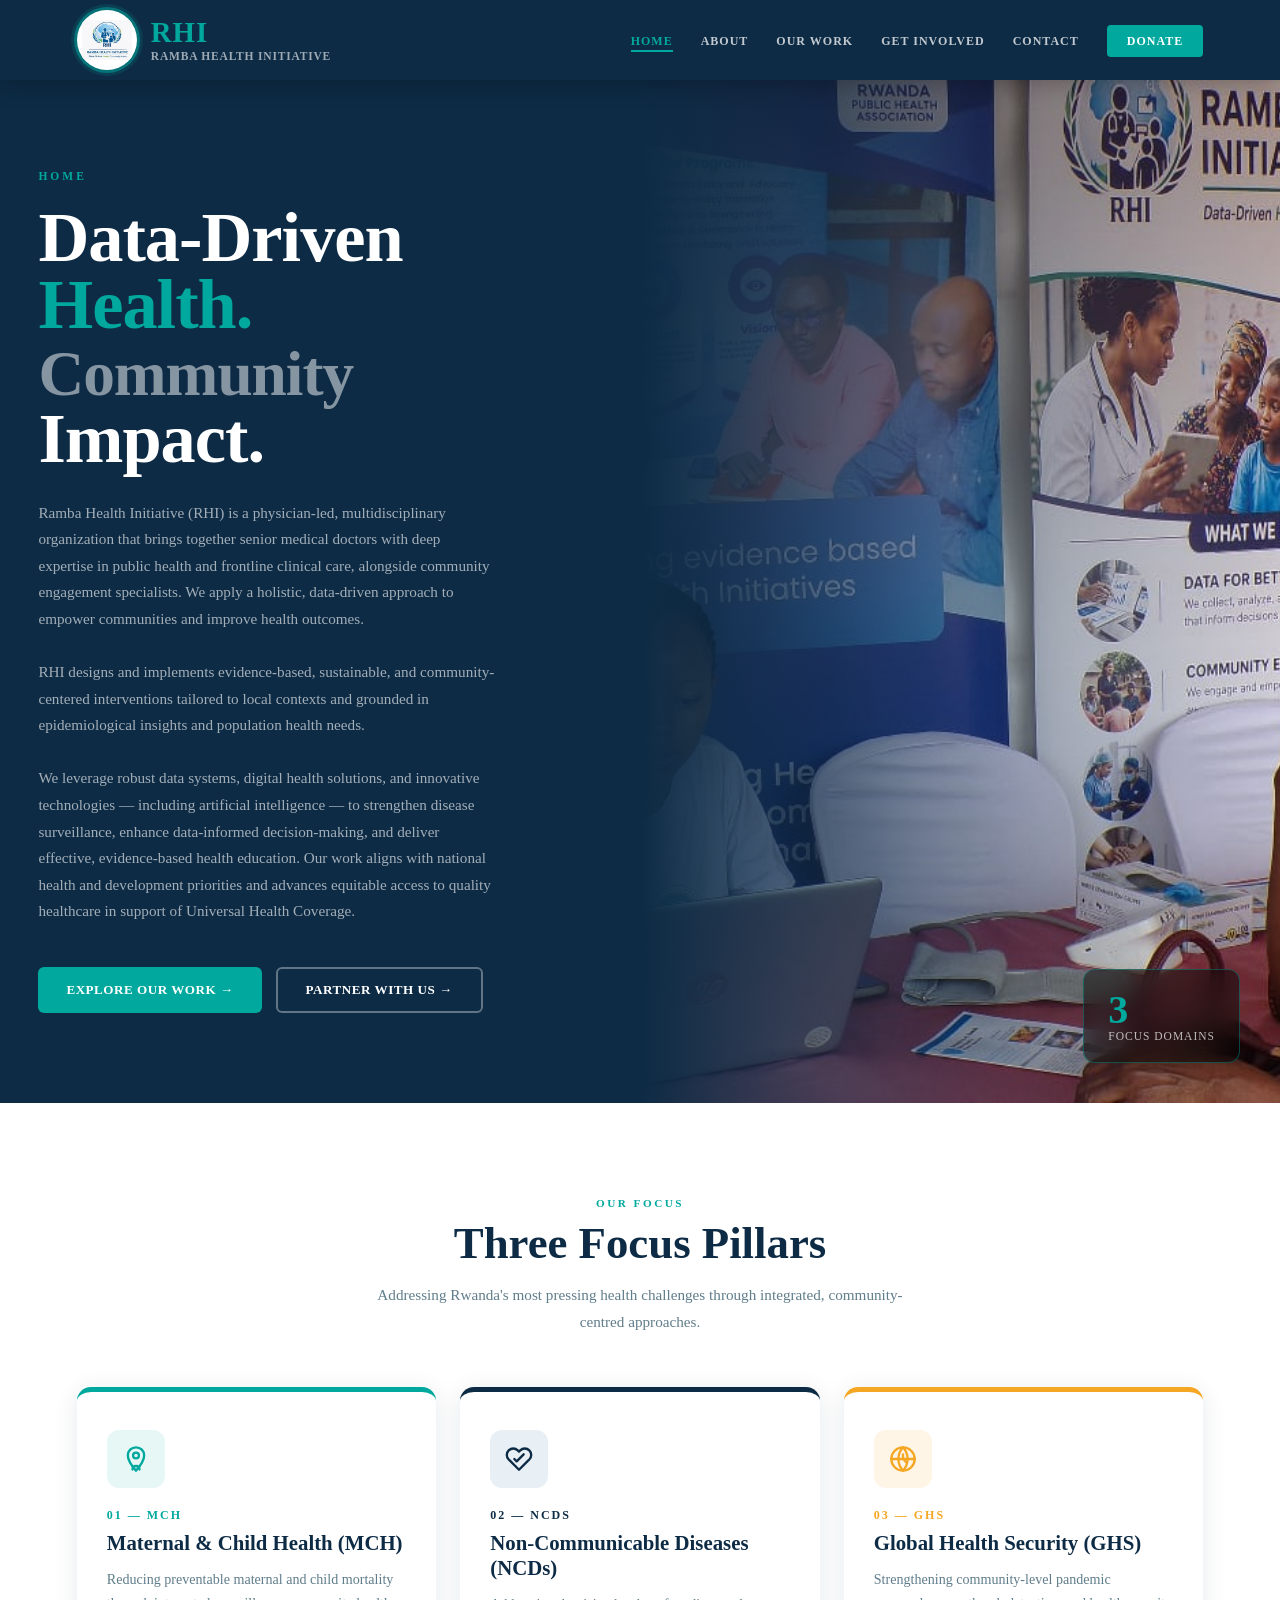
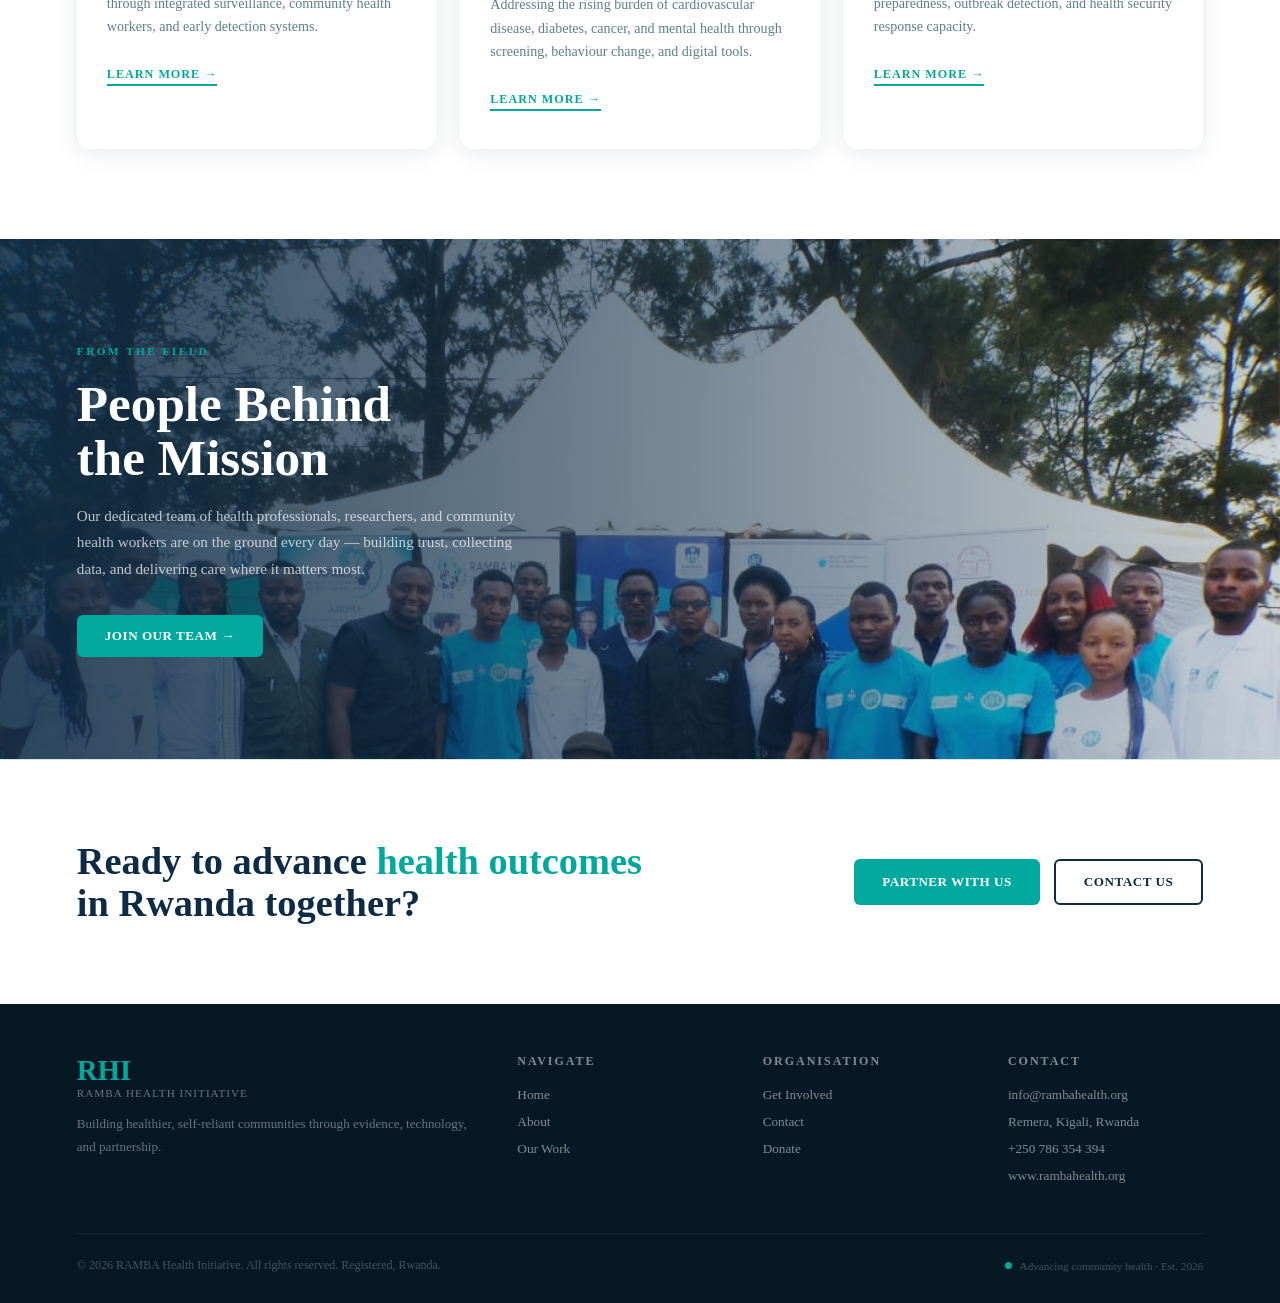
==== commit 277c0537: "Remove Impact page links, update hero description" ====
--- a/index.html
+++ b/index.html
@@ -228,7 +228,6 @@
     <li><a href="index.html" data-page="index">Home</a></li>
     <li><a href="about.html" data-page="about">About</a></li>
     <li><a href="our-work.html" data-page="our-work">Our Work</a></li>
-    <li><a href="impact.html" data-page="impact">Impact</a></li>
     <li><a href="get-involved.html" data-page="get-involved">Get Involved</a></li>
     <li><a href="contact.html" data-page="contact">Contact</a></li>
     <li><a href="contact.html" class="btn-nav-donate">Donate</a></li>
@@ -240,7 +239,6 @@
     <li><a href="index.html" data-page="index">Home</a></li>
     <li><a href="about.html" data-page="about">About</a></li>
     <li><a href="our-work.html" data-page="our-work">Our Work</a></li>
-    <li><a href="impact.html" data-page="impact">Impact</a></li>
     <li><a href="get-involved.html" data-page="get-involved">Get Involved</a></li>
     <li><a href="contact.html" data-page="contact">Contact</a></li>
   </ul>
@@ -257,7 +255,7 @@
       <span class="line2">Community</span><br>
       Impact.
     </h1>
-    <p class="hero-sub fade-up delay-1">Rwanda's integrated Blended Value organization advancing evidence-based, digitally enhanced, community-centred health solutions across Maternal &amp; Child Health, Non-Communicable Diseases, and Global Health Security.</p>
+    <p class="hero-sub fade-up delay-1">Ramba Health Initiative (RHI) is a physician-led, multidisciplinary organization that brings together senior medical doctors with deep expertise in public health and frontline clinical care, alongside community engagement specialists. We apply a holistic, data-driven approach to empower communities and improve health outcomes.<br><br>RHI designs and implements evidence-based, sustainable, and community-centered interventions tailored to local contexts and grounded in epidemiological insights and population health needs.<br><br>We leverage robust data systems, digital health solutions, and innovative technologies — including artificial intelligence — to strengthen disease surveillance, enhance data-informed decision-making, and deliver effective, evidence-based health education. Our work aligns with national health and development priorities and advances equitable access to quality healthcare in support of Universal Health Coverage.</p>
     <div class="hero-ctas fade-up delay-2">
       <a href="our-work.html" class="btn-primary">Explore Our Work →</a>
       <a href="get-involved.html" class="btn-outline-white">Partner With Us →</a>
@@ -268,38 +266,6 @@
     <div class="hero-stat-float">
       <div class="big">3</div>
       <div class="label">Focus Domains</div>
-    </div>
-  </div>
-</div>
-
-<!-- IMPACT BAR -->
-<div class="impact-bar">
-  <div class="impact-item">
-    <div class="impact-icon">🎯</div>
-    <div>
-      <div class="impact-num">3</div>
-      <div class="impact-label">Focus Domains</div>
-    </div>
-  </div>
-  <div class="impact-item">
-    <div class="impact-icon">⚙️</div>
-    <div>
-      <div class="impact-num">6</div>
-      <div class="impact-label">Service Pillars</div>
-    </div>
-  </div>
-  <div class="impact-item">
-    <div class="impact-icon">🌍</div>
-    <div>
-      <div class="impact-num">—</div>
-      <div class="impact-label">Communities Targeted</div>
-    </div>
-  </div>
-  <div class="impact-item">
-    <div class="impact-icon">🎓</div>
-    <div>
-      <div class="impact-num">—</div>
-      <div class="impact-label">Staff & CHWs Trained</div>
     </div>
   </div>
 </div>
@@ -387,13 +353,11 @@
         <li><a href="index.html">Home</a></li>
         <li><a href="about.html">About</a></li>
         <li><a href="our-work.html">Our Work</a></li>
-        <li><a href="impact.html">Impact</a></li>
       </ul>
     </div>
     <div class="footer-col">
       <h4>Organisation</h4>
       <ul>
-        <li><a href="team.html">Our Team</a></li>
         <li><a href="get-involved.html">Get Involved</a></li>
         <li><a href="contact.html">Contact</a></li>
         <li><a href="contact.html">Donate</a></li>
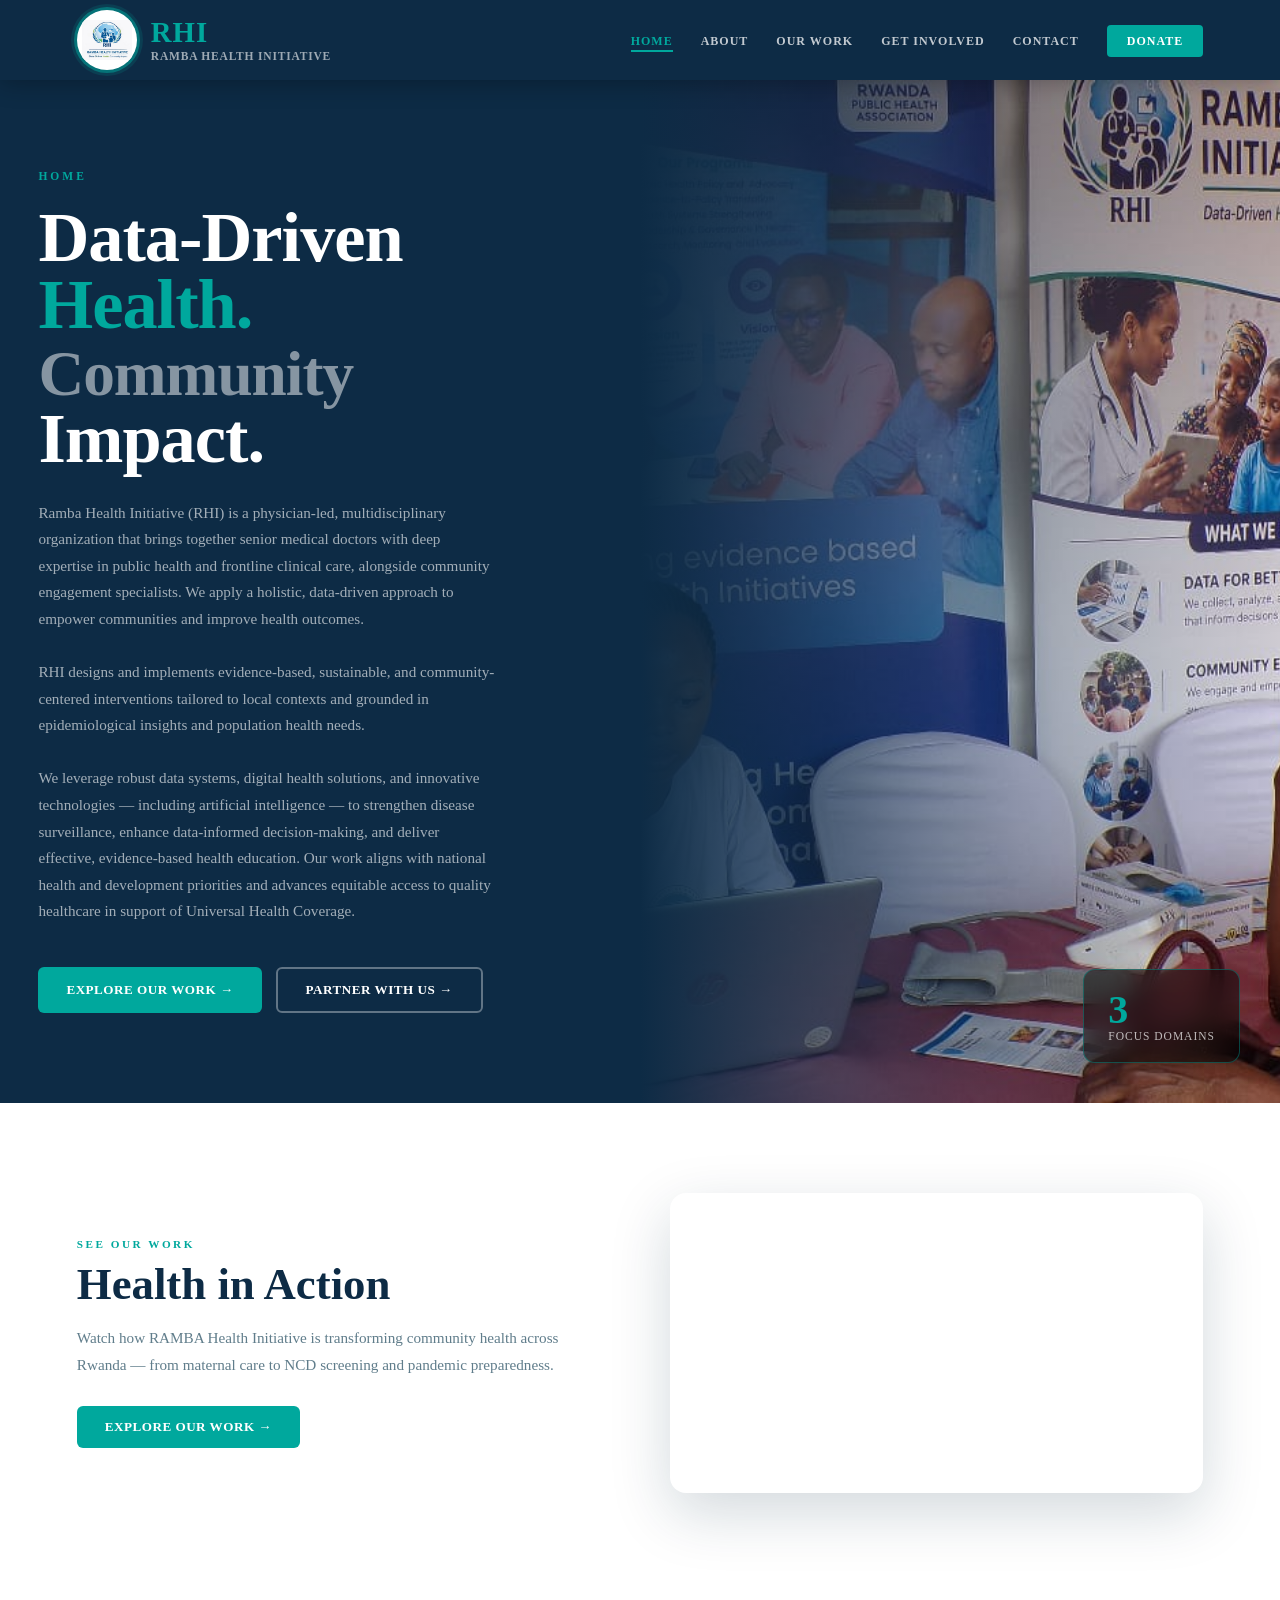
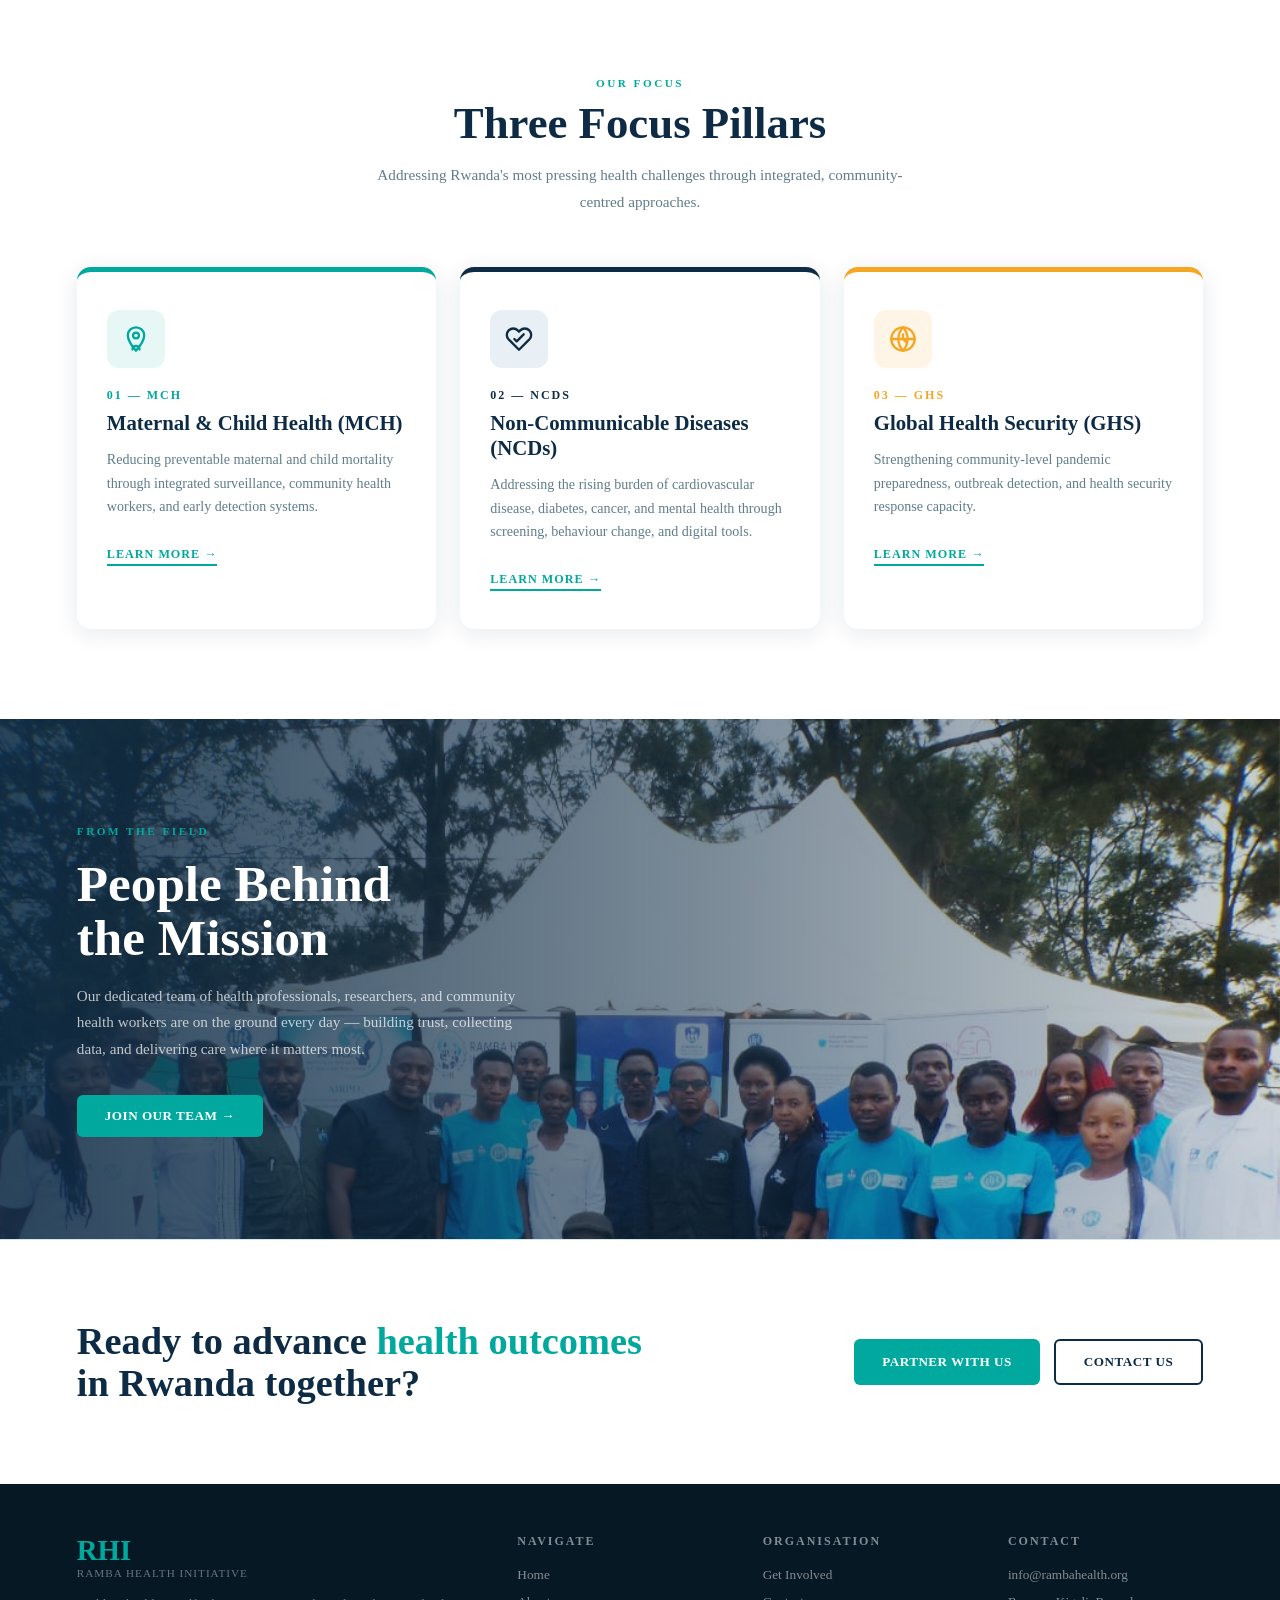
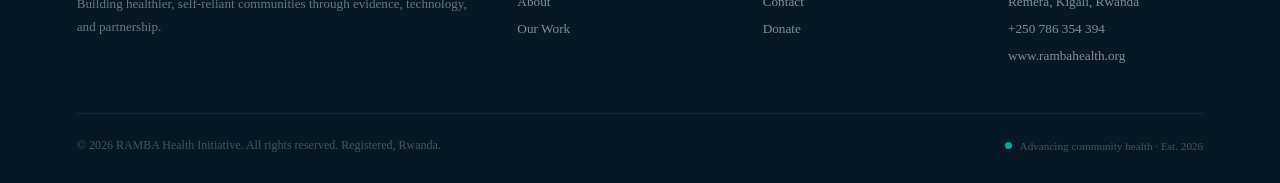
==== commit a52e1efe: "Add YouTube video embed section" ====
--- a/index.html
+++ b/index.html
@@ -154,6 +154,28 @@
 }
 .btn-learn:hover { gap: 10px; }
 
+/* Video section */
+.video-section {
+  background: #ffffff;
+  padding: 90px 6%;
+  display: grid; grid-template-columns: 1fr 1fr; gap: 60px; align-items: center;
+}
+.video-section .video-text .section-tag { display: block; margin-bottom: 10px; }
+.video-section .video-text .section-title { margin-bottom: 16px; }
+.video-section .video-text p {
+  font-size: 0.95rem; color: var(--text-muted); line-height: 1.75; margin-bottom: 28px;
+}
+.video-wrap {
+  border-radius: 16px; overflow: hidden;
+  box-shadow: 0 20px 60px rgba(13,43,69,0.18);
+  position: relative;
+  aspect-ratio: 16/9;
+}
+.video-wrap iframe {
+  width: 100%; height: 100%;
+  display: block; border: none;
+}
+
 /* From the field */
 .field-section {
   position: relative;
@@ -269,6 +291,19 @@
     </div>
   </div>
 </div>
+
+<!-- VIDEO SECTION -->
+<section class="video-section">
+  <div class="video-text">
+    <div class="section-tag">See Our Work</div>
+    <h2 class="section-title">Health in Action</h2>
+    <p>Watch how RAMBA Health Initiative is transforming community health across Rwanda — from maternal care to NCD screening and pandemic preparedness.</p>
+    <a href="our-work.html" class="btn-primary">Explore Our Work →</a>
+  </div>
+  <div class="video-wrap">
+    <iframe src="https://www.youtube.com/embed/XsFLqdpQWhk?rel=0&modestbranding=1" allow="accelerometer; autoplay; clipboard-write; encrypted-media; gyroscope; picture-in-picture" allowfullscreen></iframe>
+  </div>
+</section>
 
 <!-- THREE PILLARS -->
 <section class="pillars-section">
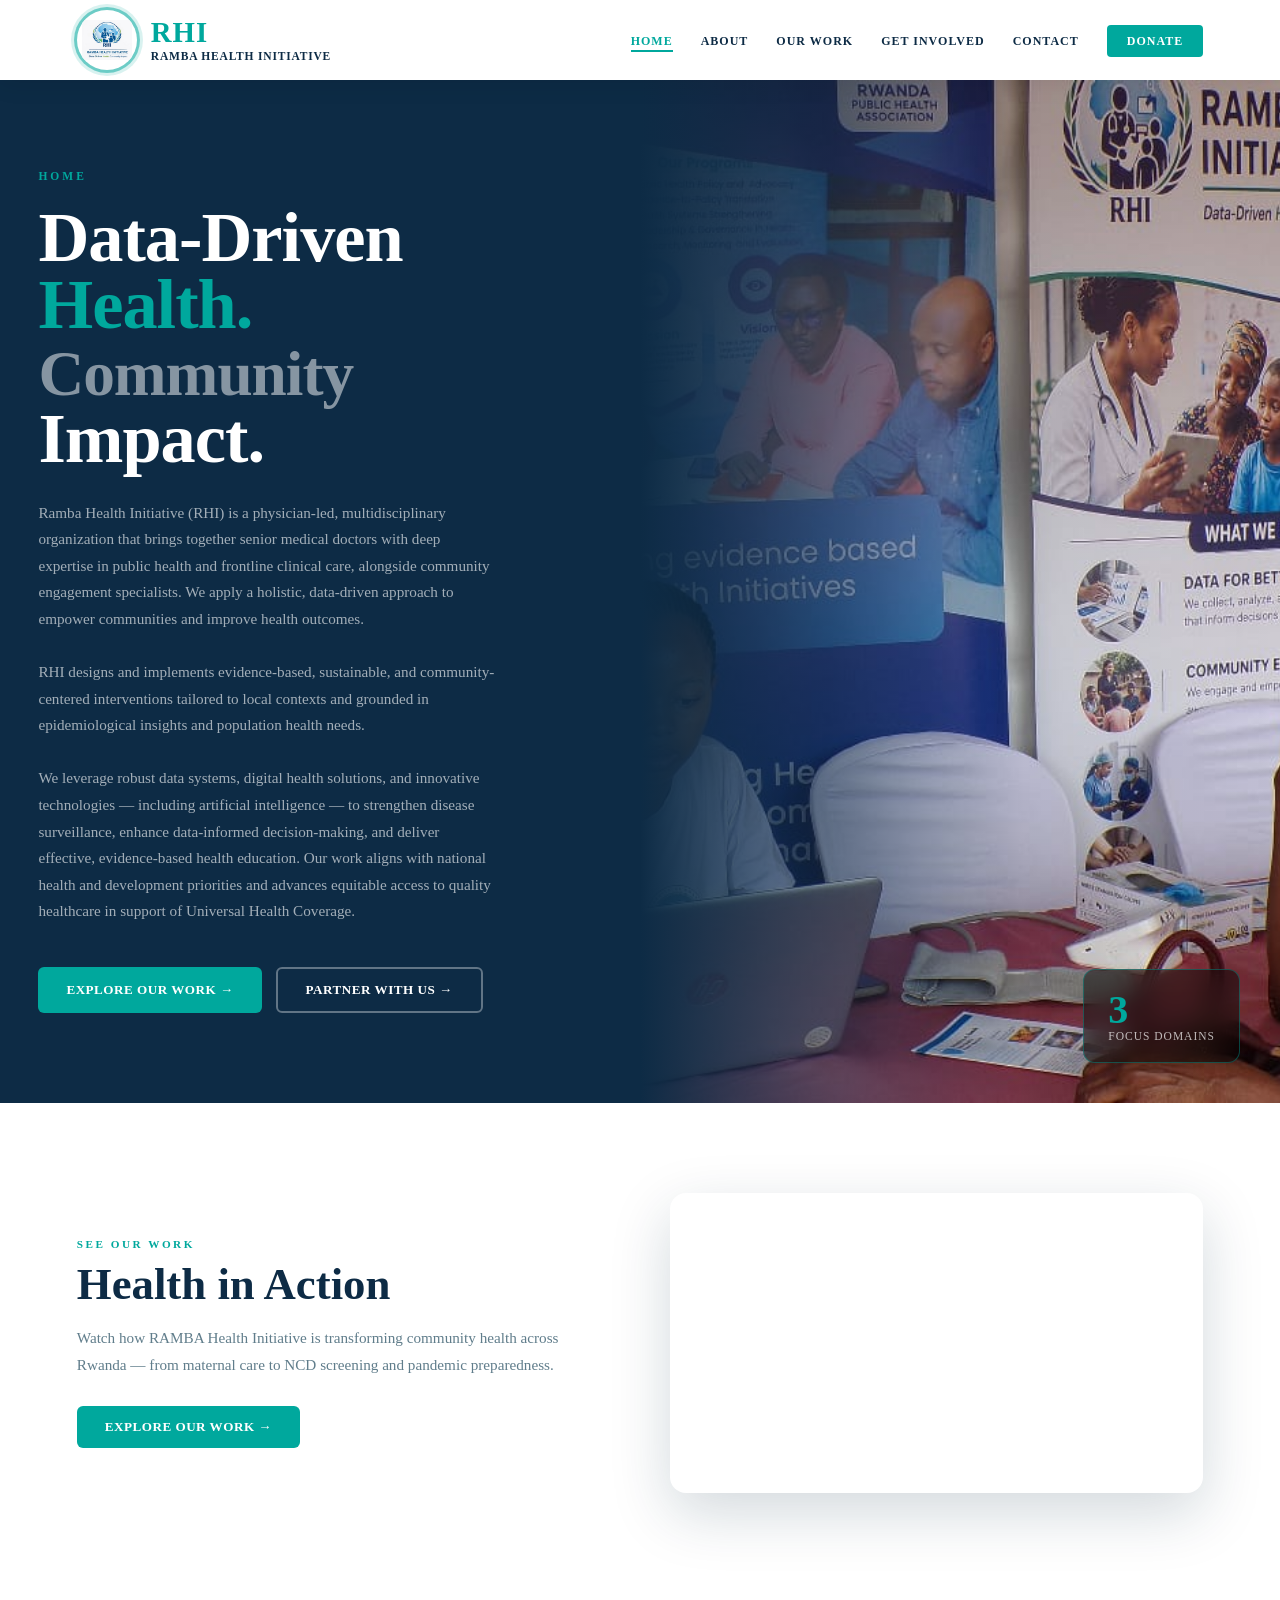
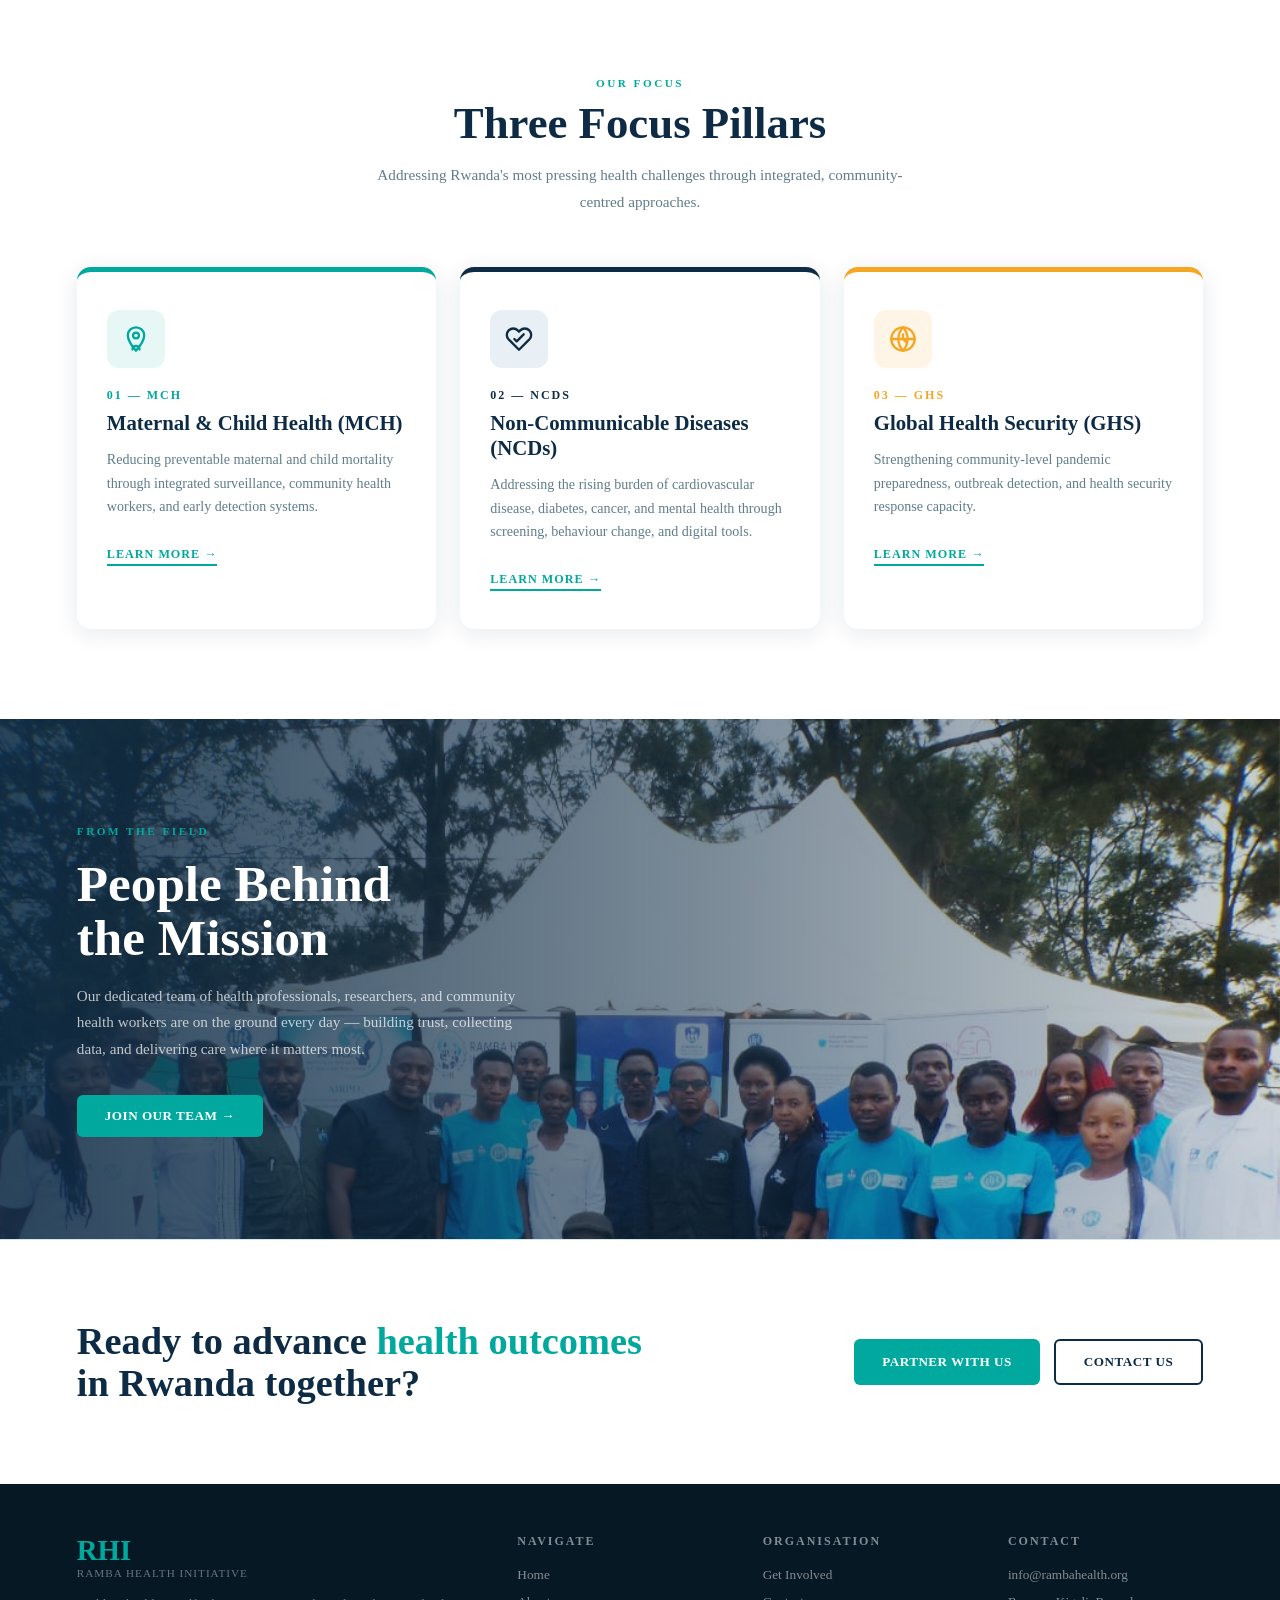
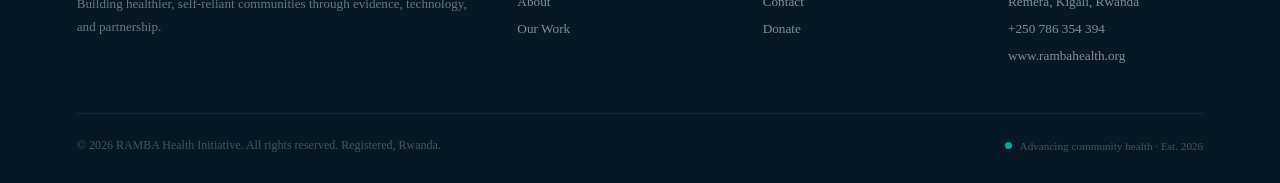
==== commit 15d4ccae: "Remove dark overlay from hero photo" ====
--- a/index.html
+++ b/index.html
@@ -68,7 +68,7 @@
 .hero-right::after {
   content: '';
   position: absolute; inset: 0;
-  background: linear-gradient(to right, var(--navy) 0%, rgba(13,43,69,0.25) 60%, transparent 100%);
+  background: linear-gradient(to right, var(--navy) 0%, rgba(13,43,69,0.05) 60%, transparent 100%);
   z-index: 1;
 }
 .hero-stat-float {
@@ -301,7 +301,7 @@
     <a href="our-work.html" class="btn-primary">Explore Our Work →</a>
   </div>
   <div class="video-wrap">
-    <iframe src="https://www.youtube.com/embed/XsFLqdpQWhk?rel=0&modestbranding=1" allow="accelerometer; autoplay; clipboard-write; encrypted-media; gyroscope; picture-in-picture" allowfullscreen></iframe>
+    <iframe src="https://www.youtube.com/embed/EOsaBCmBDNE?rel=0&modestbranding=1" allow="accelerometer; autoplay; clipboard-write; encrypted-media; gyroscope; picture-in-picture" allowfullscreen></iframe>
   </div>
 </section>
 
--- a/shared.css
+++ b/shared.css
@@ -9,7 +9,7 @@
   --gold: #F5A623;
   --white: #FFFFFF;
   --light-bg: #F4FAFA;
-  --text: #2C3E50;
+  --text: #6B7280;
   --text-muted: #607D8B;
   --border: #D0E8E6;
   --shadow: 0 4px 24px rgba(13,43,69,0.10);
@@ -29,11 +29,11 @@
 /* ── NAV ── */
 nav {
   position: fixed; top: 0; width: 100%; z-index: 1000;
-  background: var(--navy);
+  background: #ffffff;
   display: flex; align-items: center; justify-content: space-between;
   padding: 0 6%;
   height: 80px;
-  box-shadow: 0 2px 24px rgba(0,0,0,0.30);
+  box-shadow: 0 2px 24px rgba(0,0,0,0.10);
 }
 
 .nav-logo {
@@ -60,7 +60,7 @@
 }
 .logo-text .full {
   font-size: 0.72rem; font-weight: 600;
-  color: rgba(255,255,255,0.6);
+  color: var(--navy);
   letter-spacing: 0.8px; text-transform: uppercase; margin-top: 3px;
 }
 
@@ -71,7 +71,7 @@
 .nav-links a {
   font-size: 0.75rem; font-weight: 700; letter-spacing: 1px;
   text-transform: uppercase;
-  color: rgba(255,255,255,0.75);
+  color: var(--navy);
   text-decoration: none;
   transition: color .2s;
   position: relative;
@@ -84,7 +84,7 @@
   background: var(--teal);
   transition: width .25s;
 }
-.nav-links a:hover { color: white; }
+.nav-links a:hover { color: var(--teal); }
 .nav-links a:hover::after { width: 100%; }
 .nav-links a.active { color: var(--teal); }
 .nav-links a.active::after { width: 100%; }
@@ -111,7 +111,7 @@
 }
 .hamburger span {
   display: block; width: 24px; height: 2px;
-  background: white; border-radius: 2px;
+  background: var(--navy); border-radius: 2px;
   transition: transform .3s, opacity .3s;
 }
 .hamburger.open span:nth-child(1) { transform: translateY(7px) rotate(45deg); }
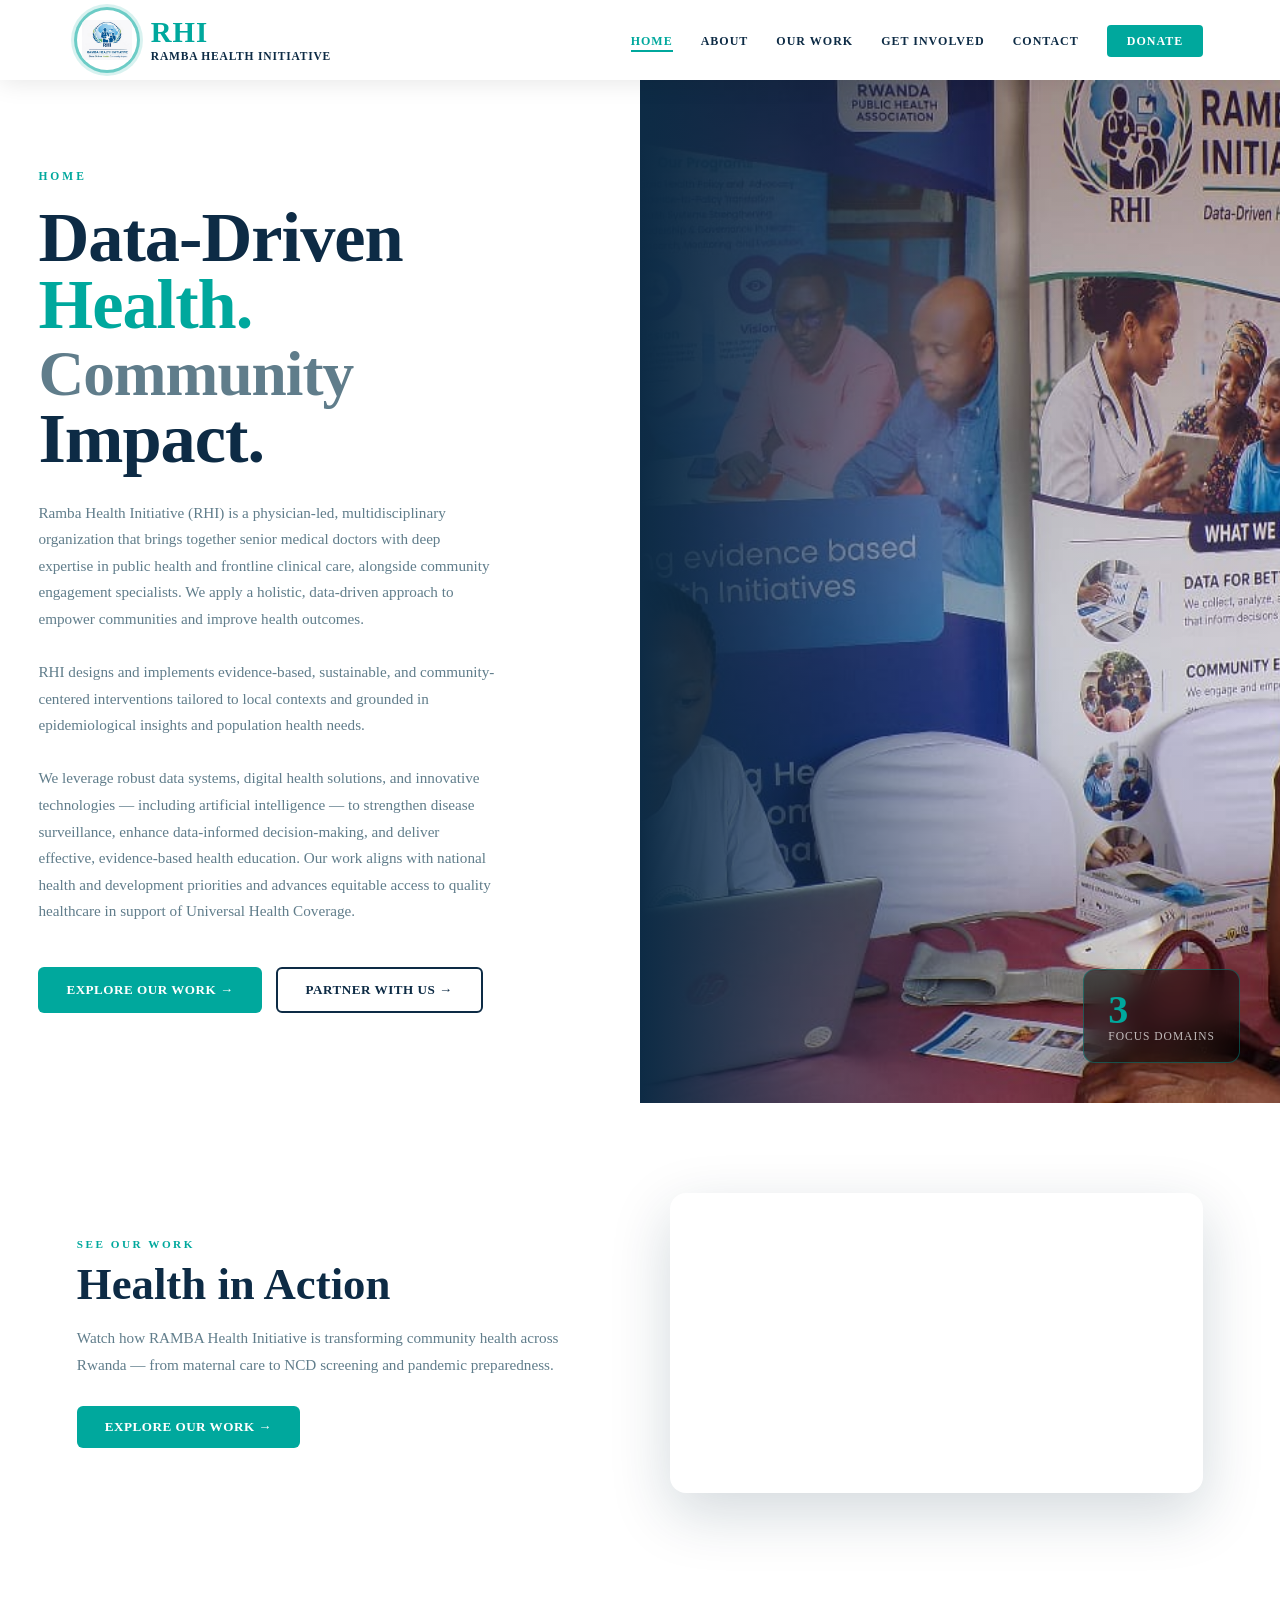
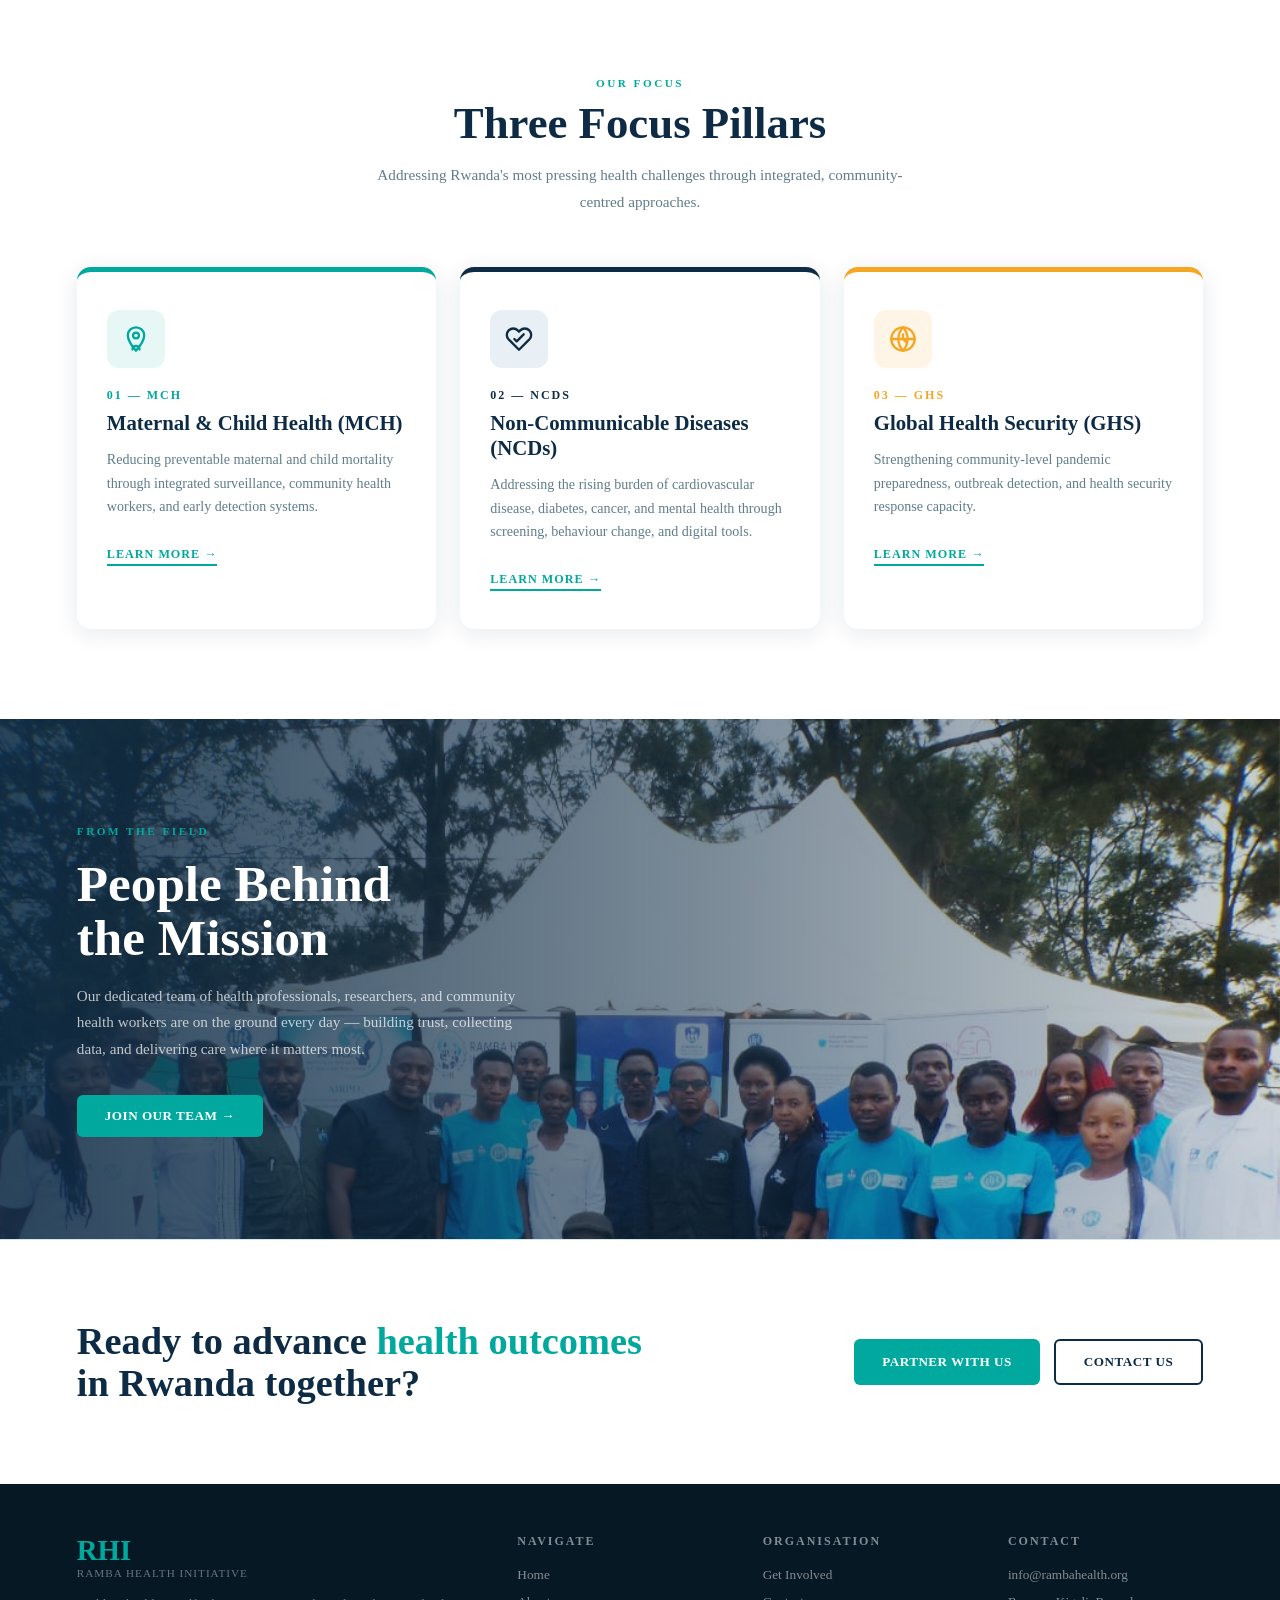
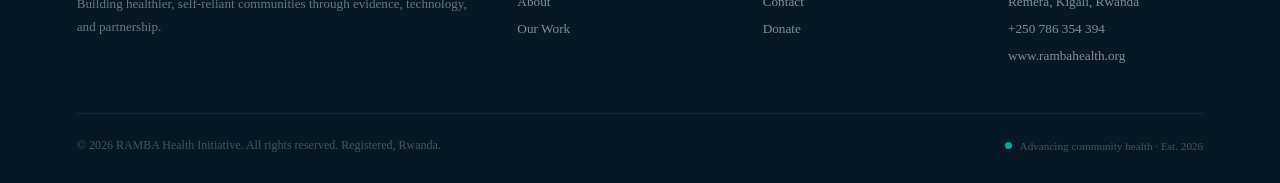
==== commit 2d49b2db: "Remove dark navy hero background, make it white" ====
--- a/index.html
+++ b/index.html
@@ -24,7 +24,7 @@
   margin-top: 80px;
   min-height: calc(100vh - 80px);
   display: grid; grid-template-columns: 1fr 1fr;
-  background: var(--navy);
+  background: #ffffff;
   position: relative; overflow: hidden;
 }
 .hero-content {
@@ -41,15 +41,15 @@
   font-family: 'Times New Roman', Times, serif;
   font-weight: 900;
   font-size: clamp(3rem, 5.5vw, 5rem);
-  color: var(--white);
+  color: var(--navy);
   line-height: .95; letter-spacing: -1px;
   margin-bottom: 28px;
 }
 .hero-title .accent { color: var(--teal); }
-.hero-title .line2 { color: rgba(255,255,255,0.5); font-size: 90%; }
+.hero-title .line2 { color: var(--text-muted); font-size: 90%; }
 .hero-sub {
   font-size: 0.95rem; font-weight: 400;
-  color: rgba(255,255,255,0.62);
+  color: var(--text-muted);
   line-height: 1.75; max-width: 460px;
   margin-bottom: 42px;
 }
@@ -280,7 +280,7 @@
     <p class="hero-sub fade-up delay-1">Ramba Health Initiative (RHI) is a physician-led, multidisciplinary organization that brings together senior medical doctors with deep expertise in public health and frontline clinical care, alongside community engagement specialists. We apply a holistic, data-driven approach to empower communities and improve health outcomes.<br><br>RHI designs and implements evidence-based, sustainable, and community-centered interventions tailored to local contexts and grounded in epidemiological insights and population health needs.<br><br>We leverage robust data systems, digital health solutions, and innovative technologies — including artificial intelligence — to strengthen disease surveillance, enhance data-informed decision-making, and deliver effective, evidence-based health education. Our work aligns with national health and development priorities and advances equitable access to quality healthcare in support of Universal Health Coverage.</p>
     <div class="hero-ctas fade-up delay-2">
       <a href="our-work.html" class="btn-primary">Explore Our Work →</a>
-      <a href="get-involved.html" class="btn-outline-white">Partner With Us →</a>
+      <a href="get-involved.html" class="btn-outline">Partner With Us →</a>
     </div>
   </div>
   <div class="hero-right">
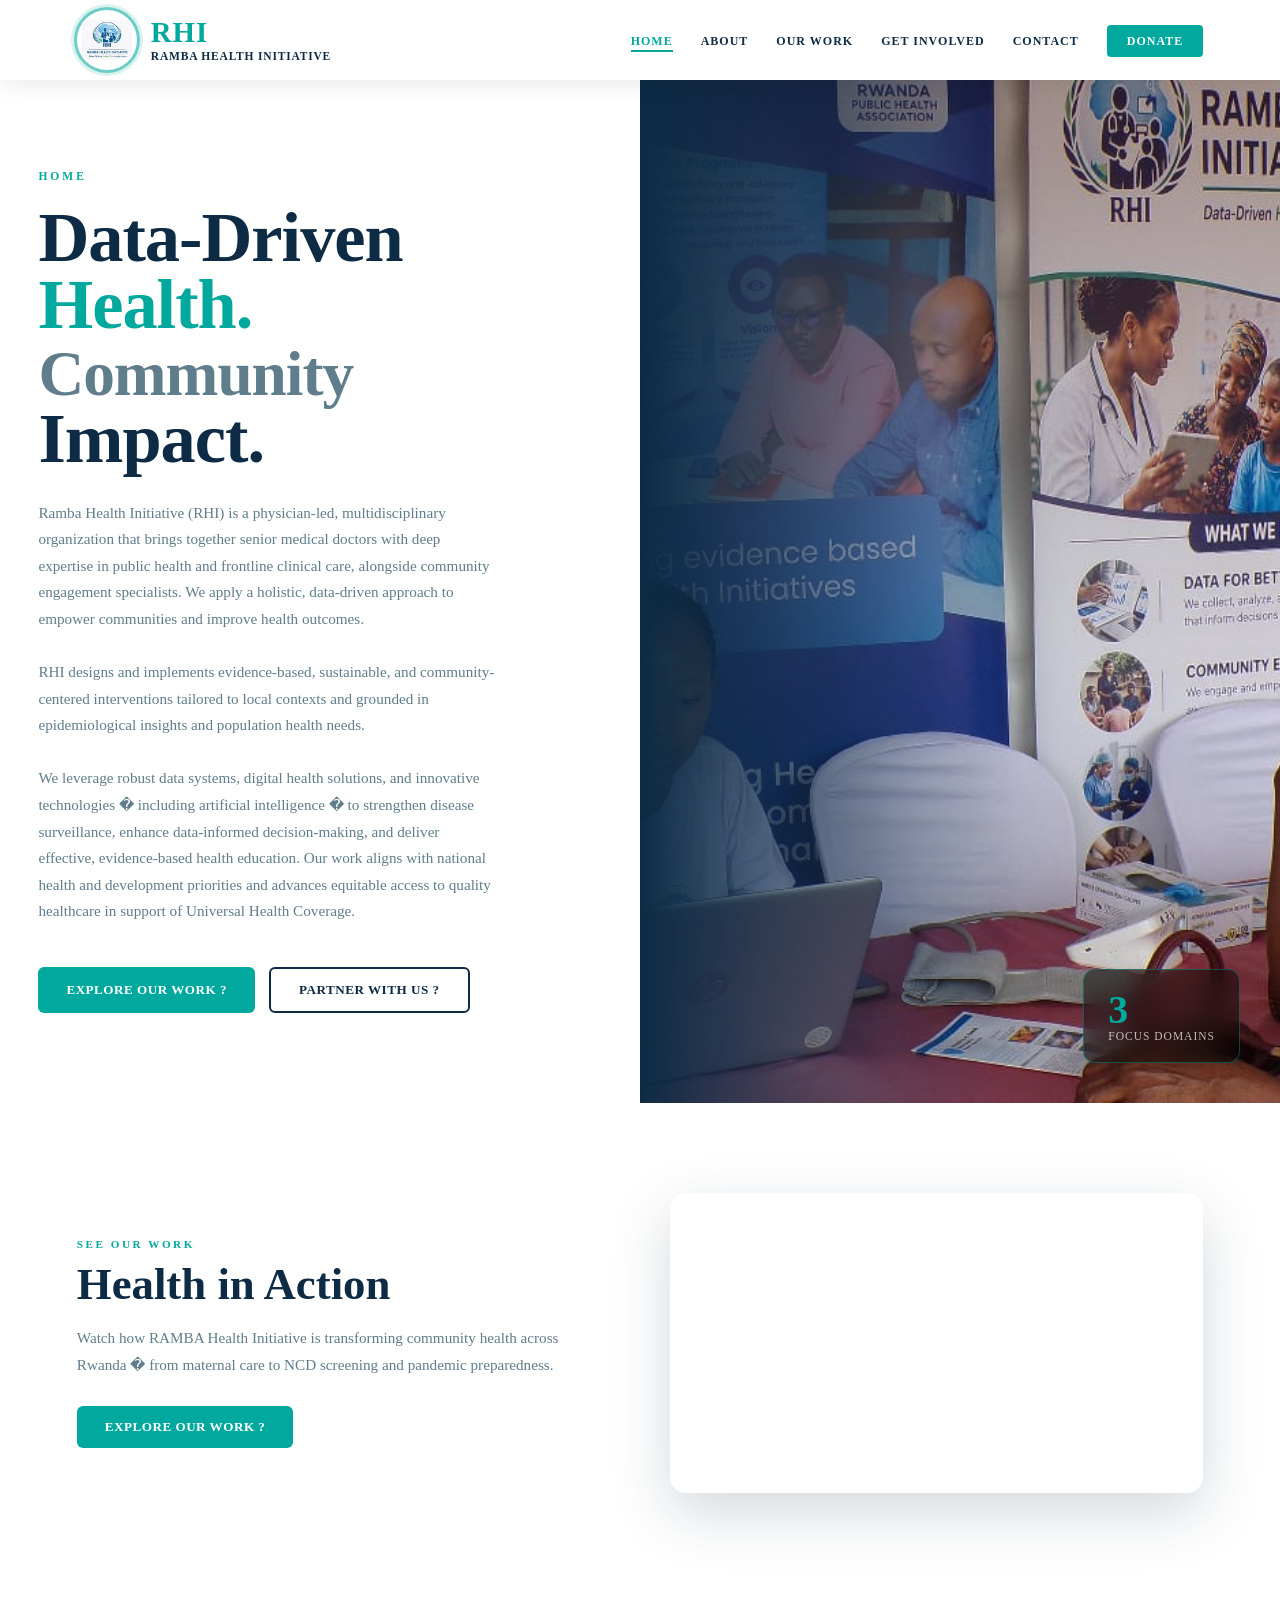
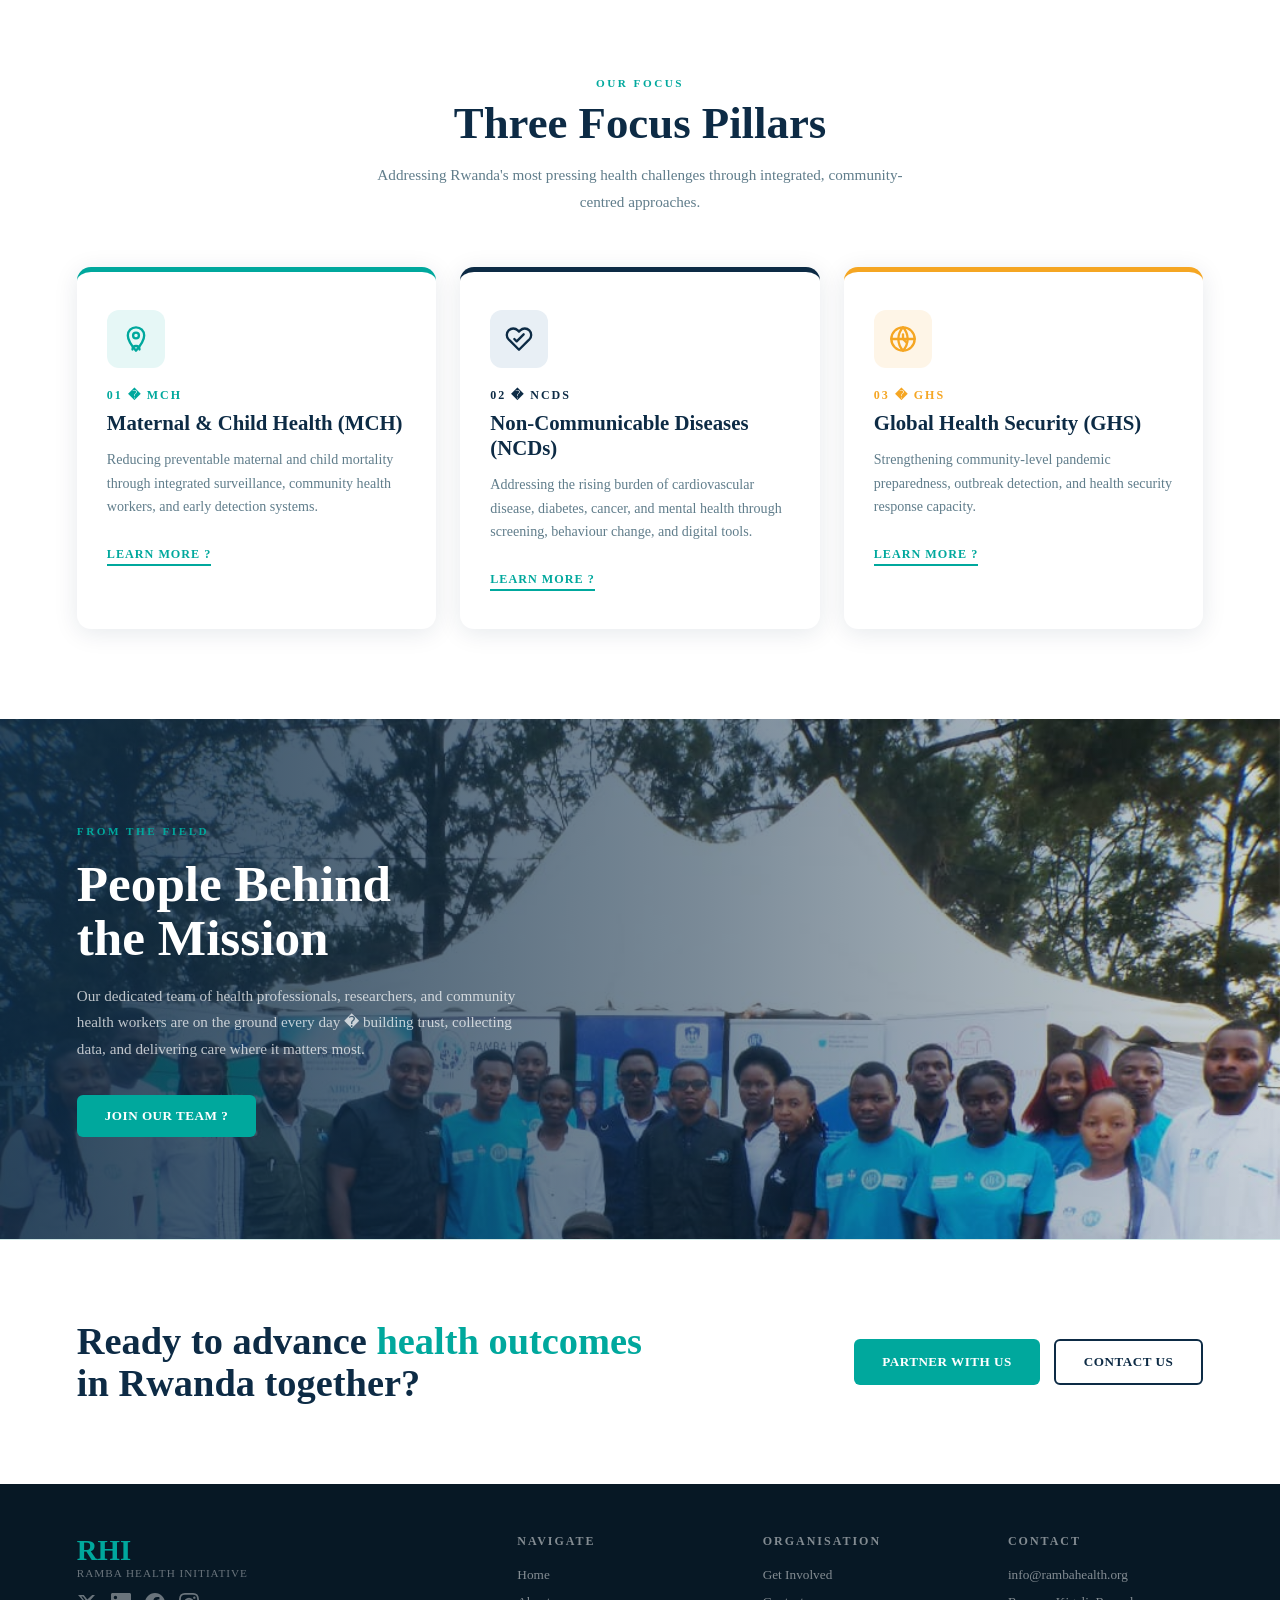
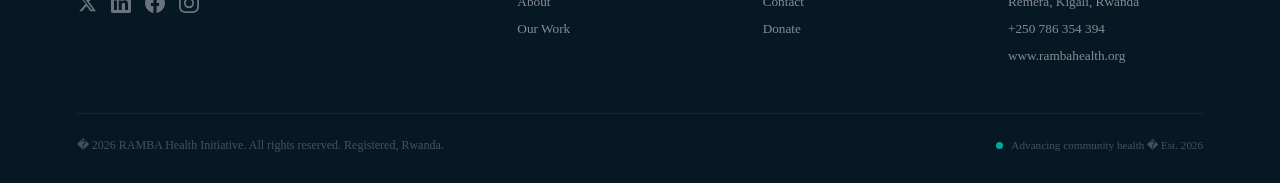
==== commit bbdfe1fd: "Update X/Twitter link to rambahealth profile" ====
--- a/index.html
+++ b/index.html
@@ -1,4 +1,4 @@
-﻿<!DOCTYPE html>
+<!DOCTYPE html>
 <html lang="en">
 <head>
   <!-- Google Analytics GA4 -->
@@ -19,7 +19,7 @@
 <meta property="og:description" content="Data-driven. Community-centred. Rwanda-based. RHI integrates MCH, NCDs, and Global Health Security into one organisation.">
 <link rel="stylesheet" href="shared.css">
 <style>
-/* ── HERO ── */
+/* -- HERO -- */
 .hero {
   margin-top: 80px;
   min-height: calc(100vh - 80px);
@@ -277,10 +277,10 @@
       <span class="line2">Community</span><br>
       Impact.
     </h1>
-    <p class="hero-sub fade-up delay-1">Ramba Health Initiative (RHI) is a physician-led, multidisciplinary organization that brings together senior medical doctors with deep expertise in public health and frontline clinical care, alongside community engagement specialists. We apply a holistic, data-driven approach to empower communities and improve health outcomes.<br><br>RHI designs and implements evidence-based, sustainable, and community-centered interventions tailored to local contexts and grounded in epidemiological insights and population health needs.<br><br>We leverage robust data systems, digital health solutions, and innovative technologies — including artificial intelligence — to strengthen disease surveillance, enhance data-informed decision-making, and deliver effective, evidence-based health education. Our work aligns with national health and development priorities and advances equitable access to quality healthcare in support of Universal Health Coverage.</p>
+    <p class="hero-sub fade-up delay-1">Ramba Health Initiative (RHI) is a physician-led, multidisciplinary organization that brings together senior medical doctors with deep expertise in public health and frontline clinical care, alongside community engagement specialists. We apply a holistic, data-driven approach to empower communities and improve health outcomes.<br><br>RHI designs and implements evidence-based, sustainable, and community-centered interventions tailored to local contexts and grounded in epidemiological insights and population health needs.<br><br>We leverage robust data systems, digital health solutions, and innovative technologies � including artificial intelligence � to strengthen disease surveillance, enhance data-informed decision-making, and deliver effective, evidence-based health education. Our work aligns with national health and development priorities and advances equitable access to quality healthcare in support of Universal Health Coverage.</p>
     <div class="hero-ctas fade-up delay-2">
-      <a href="our-work.html" class="btn-primary">Explore Our Work →</a>
-      <a href="get-involved.html" class="btn-outline">Partner With Us →</a>
+      <a href="our-work.html" class="btn-primary">Explore Our Work ?</a>
+      <a href="get-involved.html" class="btn-outline">Partner With Us ?</a>
     </div>
   </div>
   <div class="hero-right">
@@ -297,8 +297,8 @@
   <div class="video-text">
     <div class="section-tag">See Our Work</div>
     <h2 class="section-title">Health in Action</h2>
-    <p>Watch how RAMBA Health Initiative is transforming community health across Rwanda — from maternal care to NCD screening and pandemic preparedness.</p>
-    <a href="our-work.html" class="btn-primary">Explore Our Work →</a>
+    <p>Watch how RAMBA Health Initiative is transforming community health across Rwanda � from maternal care to NCD screening and pandemic preparedness.</p>
+    <a href="our-work.html" class="btn-primary">Explore Our Work ?</a>
   </div>
   <div class="video-wrap">
     <iframe src="https://www.youtube.com/embed/EOsaBCmBDNE?rel=0&modestbranding=1" allow="accelerometer; autoplay; clipboard-write; encrypted-media; gyroscope; picture-in-picture" allowfullscreen></iframe>
@@ -321,10 +321,10 @@
           <path d="M9 21c0-2 1.5-3 3-3s3 1 3 3"/>
         </svg>
       </div>
-      <div class="pillar-num">01 — MCH</div>
+      <div class="pillar-num">01 � MCH</div>
       <h3 class="pillar-title">Maternal & Child Health (MCH)</h3>
       <p class="pillar-desc">Reducing preventable maternal and child mortality through integrated surveillance, community health workers, and early detection systems.</p>
-      <a href="our-work.html" class="btn-learn">Learn More →</a>
+      <a href="our-work.html" class="btn-learn">Learn More ?</a>
     </div>
     <div class="pillar-card ncds">
       <div class="pillar-icon">
@@ -333,10 +333,10 @@
           <polyline points="8 12 10 14 16 8"/>
         </svg>
       </div>
-      <div class="pillar-num">02 — NCDs</div>
+      <div class="pillar-num">02 � NCDs</div>
       <h3 class="pillar-title">Non-Communicable Diseases (NCDs)</h3>
       <p class="pillar-desc">Addressing the rising burden of cardiovascular disease, diabetes, cancer, and mental health through screening, behaviour change, and digital tools.</p>
-      <a href="our-work.html" class="btn-learn">Learn More →</a>
+      <a href="our-work.html" class="btn-learn">Learn More ?</a>
     </div>
     <div class="pillar-card ghs">
       <div class="pillar-icon">
@@ -347,10 +347,10 @@
           <path d="M12 8v4l3 3"/>
         </svg>
       </div>
-      <div class="pillar-num">03 — GHS</div>
+      <div class="pillar-num">03 � GHS</div>
       <h3 class="pillar-title">Global Health Security (GHS)</h3>
       <p class="pillar-desc">Strengthening community-level pandemic preparedness, outbreak detection, and health security response capacity.</p>
-      <a href="our-work.html" class="btn-learn">Learn More →</a>
+      <a href="our-work.html" class="btn-learn">Learn More ?</a>
     </div>
   </div>
 </section>
@@ -361,8 +361,8 @@
   <div class="field-content">
     <div class="section-tag">From the Field</div>
     <h2>People Behind<br>the Mission</h2>
-    <p>Our dedicated team of health professionals, researchers, and community health workers are on the ground every day — building trust, collecting data, and delivering care where it matters most.</p>
-    <a href="get-involved.html" class="btn-primary">Join Our Team →</a>
+    <p>Our dedicated team of health professionals, researchers, and community health workers are on the ground every day � building trust, collecting data, and delivering care where it matters most.</p>
+    <a href="get-involved.html" class="btn-primary">Join Our Team ?</a>
   </div>
 </div>
 
@@ -380,7 +380,20 @@
     <div class="footer-brand">
       <div class="abbr">RHI</div>
       <div class="tagline">Ramba Health Initiative</div>
-      <p>Building healthier, self-reliant communities through evidence, technology, and partnership.</p>
+      <div class="footer-socials">
+        <a href="https://x.com/rambahealth" target="_blank" aria-label="X / Twitter">
+          <svg width="20" height="20" viewBox="0 0 24 24" fill="currentColor"><path d="M18.244 2.25h3.308l-7.227 8.26 8.502 11.24H16.17l-4.714-6.231-5.401 6.231H2.746l7.73-8.835L1.254 2.25H8.08l4.253 5.622 5.911-5.622zm-1.161 17.52h1.833L7.084 4.126H5.117z"/></svg>
+        </a>
+        <a href="https://www.linkedin.com" target="_blank" aria-label="LinkedIn">
+          <svg width="20" height="20" viewBox="0 0 24 24" fill="currentColor"><path d="M20.447 20.452h-3.554v-5.569c0-1.328-.027-3.037-1.852-3.037-1.853 0-2.136 1.445-2.136 2.939v5.667H9.351V9h3.414v1.561h.046c.477-.9 1.637-1.85 3.37-1.85 3.601 0 4.267 2.37 4.267 5.455v6.286zM5.337 7.433a2.062 2.062 0 0 1-2.063-2.065 2.064 2.064 0 1 1 2.063 2.065zm1.782 13.019H3.555V9h3.564v11.452zM22.225 0H1.771C.792 0 0 .774 0 1.729v20.542C0 23.227.792 24 1.771 24h20.451C23.2 24 24 23.227 24 22.271V1.729C24 .774 23.2 0 22.222 0h.003z"/></svg>
+        </a>
+        <a href="https://www.facebook.com" target="_blank" aria-label="Facebook">
+          <svg width="20" height="20" viewBox="0 0 24 24" fill="currentColor"><path d="M24 12.073c0-6.627-5.373-12-12-12s-12 5.373-12 12c0 5.99 4.388 10.954 10.125 11.854v-8.385H7.078v-3.47h3.047V9.43c0-3.007 1.792-4.669 4.533-4.669 1.312 0 2.686.235 2.686.235v2.953H15.83c-1.491 0-1.956.925-1.956 1.874v2.25h3.328l-.532 3.47h-2.796v8.385C19.612 23.027 24 18.062 24 12.073z"/></svg>
+        </a>
+        <a href="https://www.instagram.com" target="_blank" aria-label="Instagram">
+          <svg width="20" height="20" viewBox="0 0 24 24" fill="currentColor"><path d="M12 2.163c3.204 0 3.584.012 4.85.07 3.252.148 4.771 1.691 4.919 4.919.058 1.265.069 1.645.069 4.849 0 3.205-.012 3.584-.069 4.849-.149 3.225-1.664 4.771-4.919 4.919-1.266.058-1.644.07-4.85.07-3.204 0-3.584-.012-4.849-.07-3.26-.149-4.771-1.699-4.919-4.92-.058-1.265-.07-1.644-.07-4.849 0-3.204.013-3.583.07-4.849.149-3.227 1.664-4.771 4.919-4.919 1.266-.057 1.645-.069 4.849-.069zM12 0C8.741 0 8.333.014 7.053.072 2.695.272.273 2.69.073 7.052.014 8.333 0 8.741 0 12c0 3.259.014 3.668.072 4.948.2 4.358 2.618 6.78 6.98 6.98C8.333 23.986 8.741 24 12 24c3.259 0 3.668-.014 4.948-.072 4.354-.2 6.782-2.618 6.979-6.98.059-1.28.073-1.689.073-4.948 0-3.259-.014-3.667-.072-4.947-.196-4.354-2.617-6.78-6.979-6.98C15.668.014 15.259 0 12 0zm0 5.838a6.162 6.162 0 1 0 0 12.324 6.162 6.162 0 0 0 0-12.324zM12 16a4 4 0 1 1 0-8 4 4 0 0 1 0 8zm6.406-11.845a1.44 1.44 0 1 0 0 2.881 1.44 1.44 0 0 0 0-2.881z"/></svg>
+        </a>
+      </div>
     </div>
     <div class="footer-col">
       <h4>Navigate</h4>
@@ -409,8 +422,8 @@
     </div>
   </div>
   <div class="footer-bottom">
-    <p>© 2026 RAMBA Health Initiative. All rights reserved. Registered, Rwanda.</p>
-    <div class="footer-pulse"><div class="pulse-dot"></div><div class="pulse-label">Advancing community health · Est. 2026</div></div>
+    <p>� 2026 RAMBA Health Initiative. All rights reserved. Registered, Rwanda.</p>
+    <div class="footer-pulse"><div class="pulse-dot"></div><div class="pulse-label">Advancing community health � Est. 2026</div></div>
   </div>
 </footer>
 
--- a/shared.css
+++ b/shared.css
@@ -263,6 +263,15 @@
 .footer-brand p {
   font-size: 0.82rem; color: rgba(255,255,255,0.4); line-height: 1.7;
 }
+.footer-socials {
+  display: flex; gap: 14px; margin-top: 4px;
+}
+.footer-socials a {
+  color: rgba(255,255,255,0.4);
+  transition: color .2s, transform .2s;
+  display: flex; align-items: center;
+}
+.footer-socials a:hover { color: var(--teal); transform: translateY(-2px); }
 .footer-col h4 {
   font-family: Georgia, 'Times New Roman', serif;
   font-weight: 700; font-size: 0.75rem;
